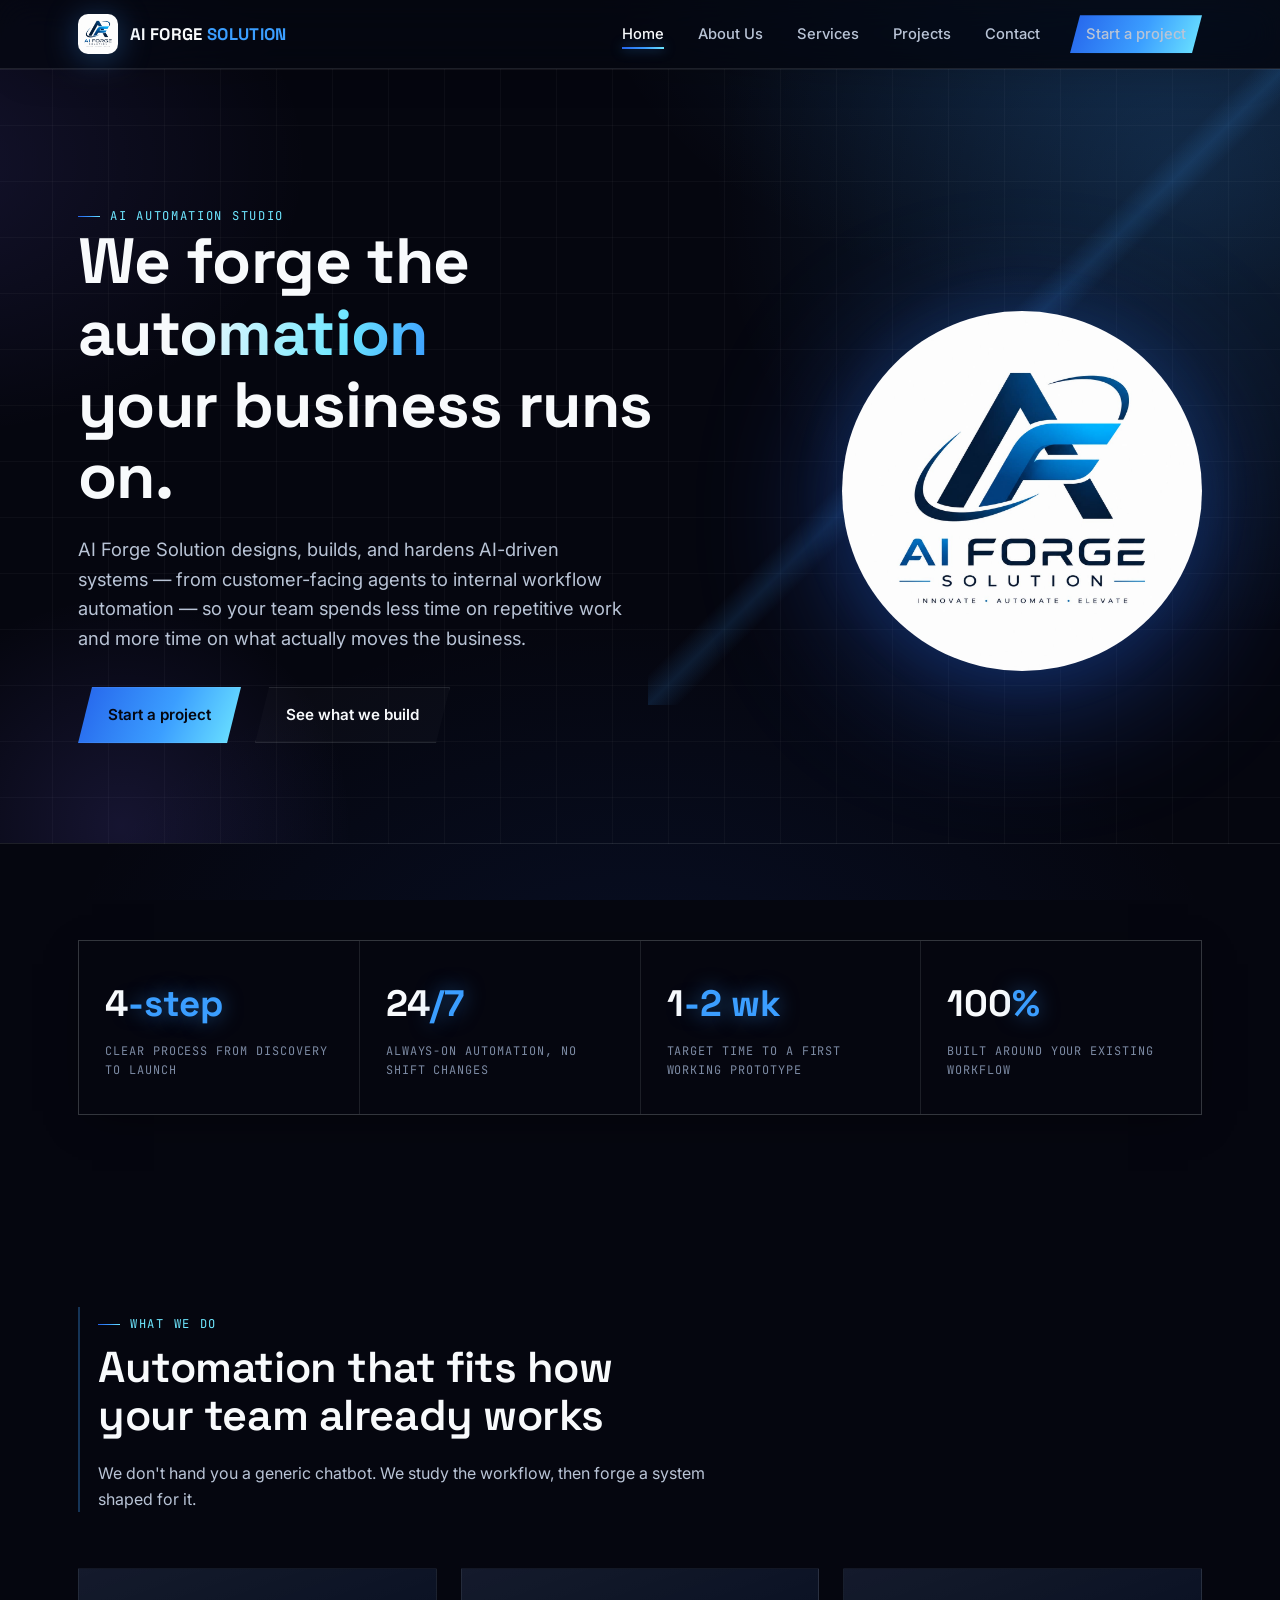
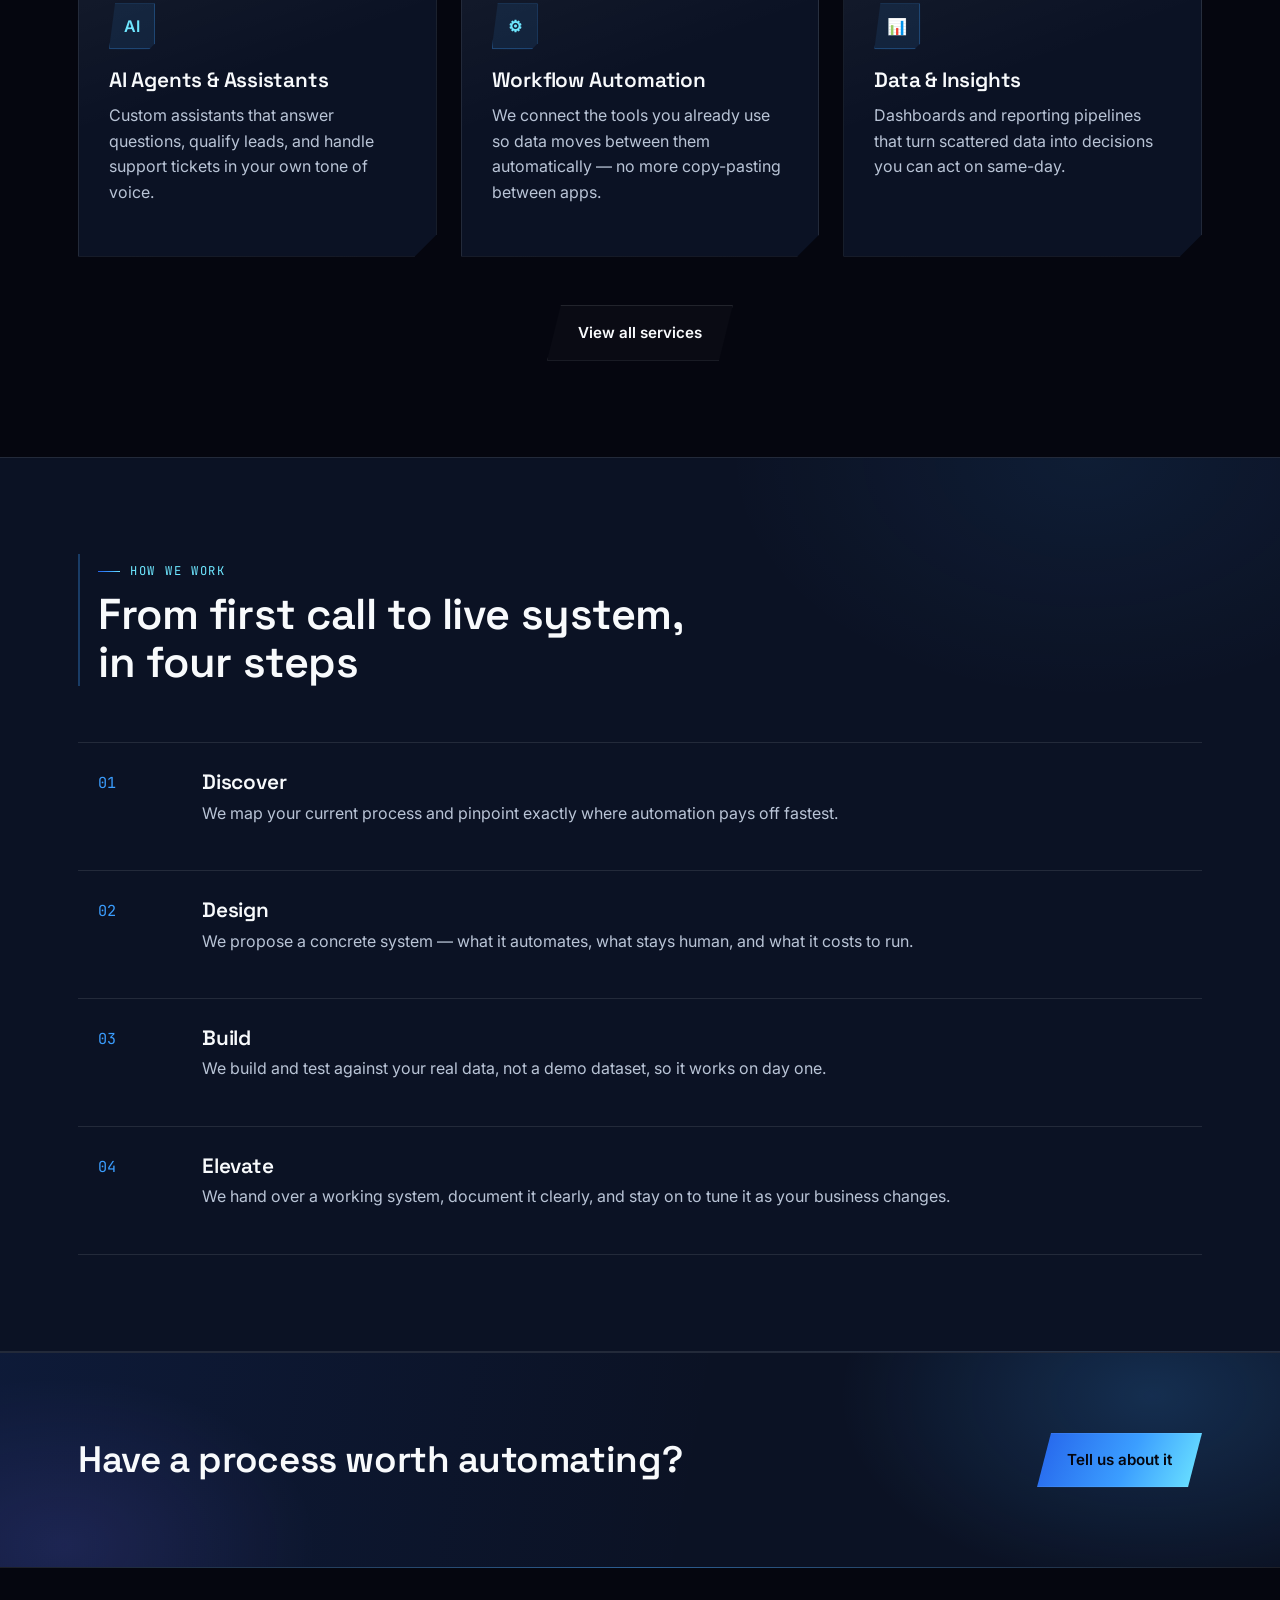
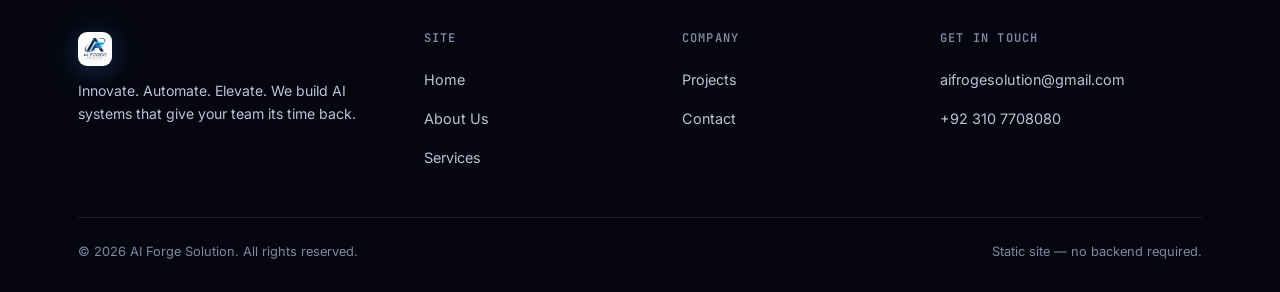
==== index.html @ fad638cb "feat: initial commit for AI Forge Solutions website" ====
﻿<!DOCTYPE html>
<html lang="en">
<head>
<meta charset="UTF-8">
<meta name="viewport" content="width=device-width, initial-scale=1.0">
<title>AI Forge Solution — Innovate. Automate. Elevate.</title>
<meta name="description" content="AI Forge Solution designs and builds AI-driven automation systems that help businesses move faster with less manual work.">
<link rel="icon" href="images/logo.jpeg">
<link rel="preconnect" href="https://fonts.googleapis.com">
<link href="https://fonts.googleapis.com/css2?family=Space+Grotesk:wght@500;600;700&family=Inter:wght@400;500;600&family=JetBrains+Mono:wght@400;500&display=swap" rel="stylesheet">
<link rel="stylesheet" href="css/style.css">
</head>
<body>

<header class="site-header">
  <nav class="nav">
    <a href="index.html" class="brand">
      <img src="images/logo.jpeg" alt="AI Forge Solution logo">
      <span class="brand-name">AI FORGE <span>SOLUTION</span></span>
    </a>
    <button class="nav-toggle" aria-label="Toggle navigation menu" aria-expanded="false">
      <span></span>
    </button>
    <ul class="nav-links">
      <li><a href="index.html" class="active">Home</a></li>
      <li><a href="about.html">About Us</a></li>
      <li><a href="services.html">Services</a></li>
      <li><a href="projects.html">Projects</a></li>
      <li><a href="contact.html">Contact</a></li>
      <li><a href="contact.html" class="nav-cta">Start a project</a></li>
    </ul>
  </nav>
</header>

<main>

  <section class="hero">
    <div class="container hero-grid">
      <div>
        <span class="eyebrow">AI automation studio</span>
        <h1>We forge the <span class="text-grad">automation</span><br>your business runs on.</h1>
        <p class="lede">AI Forge Solution designs, builds, and hardens AI-driven systems — from customer-facing agents to internal workflow automation — so your team spends less time on repetitive work and more time on what actually moves the business.</p>
        <div class="hero-actions">
          <a href="contact.html" class="btn btn-primary">Start a project</a>
          <a href="services.html" class="btn btn-ghost">See what we build</a>
        </div>
      </div>
      <div class="hero-mark">
        <img src="images/logo.jpeg" alt="AI Forge Solution mark">
      </div>
    </div>
  </section>

  <section class="stat-strip-wrap">
    <div class="container">
      <div class="stat-strip">
        <div class="stat">
          <div class="num">4<span>-step</span></div>
          <div class="label">Clear process from discovery to launch</div>
        </div>
        <div class="stat">
          <div class="num">24<span>/7</span></div>
          <div class="label">Always-on automation, no shift changes</div>
        </div>
        <div class="stat">
          <div class="num">1<span>-2 wk</span></div>
          <div class="label">Target time to a first working prototype</div>
        </div>
        <div class="stat">
          <div class="num">100<span>%</span></div>
          <div class="label">Built around your existing workflow</div>
        </div>
      </div>
    </div>
  </section>

  <section>
    <div class="container">
      <div class="section-head">
        <span class="eyebrow">What we do</span>
        <h2>Automation that fits how your team already works</h2>
        <p>We don't hand you a generic chatbot. We study the workflow, then forge a system shaped for it.</p>
      </div>
      <div class="grid-3">
        <div class="card">
          <div class="icon-mark">AI</div>
          <h3>AI Agents &amp; Assistants</h3>
          <p>Custom assistants that answer questions, qualify leads, and handle support tickets in your own tone of voice.</p>
        </div>
        <div class="card">
          <div class="icon-mark">⚙</div>
          <h3>Workflow Automation</h3>
          <p>We connect the tools you already use so data moves between them automatically — no more copy-pasting between apps.</p>
        </div>
        <div class="card">
          <div class="icon-mark">📊</div>
          <h3>Data &amp; Insights</h3>
          <p>Dashboards and reporting pipelines that turn scattered data into decisions you can act on same-day.</p>
        </div>
      </div>
      <div class="center mt-lg">
        <a href="services.html" class="btn btn-ghost">View all services</a>
      </div>
    </div>
  </section>

  <section class="section-alt">
    <div class="container">
      <div class="section-head">
        <span class="eyebrow">How we work</span>
        <h2>From first call to live system, in four steps</h2>
      </div>
      <div class="process">
        <div class="process-step">
          <span class="idx">01</span>
          <div><h3>Discover</h3><p>We map your current process and pinpoint exactly where automation pays off fastest.</p></div>
        </div>
        <div class="process-step">
          <span class="idx">02</span>
          <div><h3>Design</h3><p>We propose a concrete system — what it automates, what stays human, and what it costs to run.</p></div>
        </div>
        <div class="process-step">
          <span class="idx">03</span>
          <div><h3>Build</h3><p>We build and test against your real data, not a demo dataset, so it works on day one.</p></div>
        </div>
        <div class="process-step">
          <span class="idx">04</span>
          <div><h3>Elevate</h3><p>We hand over a working system, document it clearly, and stay on to tune it as your business changes.</p></div>
        </div>
      </div>
    </div>
  </section>

  <section class="cta-band">
    <div class="container">
      <h2>Have a process worth automating?</h2>
      <a href="contact.html" class="btn btn-primary">Tell us about it</a>
    </div>
  </section>

</main>

<footer class="site-footer">
  <div class="container">
    <div class="footer-grid">
      <div class="footer-brand">
        <img src="images/logo.jpeg" alt="AI Forge Solution logo">
        <p>Innovate. Automate. Elevate. We build AI systems that give your team its time back.</p>
      </div>
      <div class="footer-col">
        <h4>Site</h4>
        <a href="index.html">Home</a>
        <a href="about.html">About Us</a>
        <a href="services.html">Services</a>
      </div>
      <div class="footer-col">
        <h4>Company</h4>
        <a href="projects.html">Projects</a>
        <a href="contact.html">Contact</a>
      </div>
      <div class="footer-col">
        <h4>Get in touch</h4>
        <a href="mailto:aifrogesolution@gmail.com">aifrogesolution@gmail.com</a>
        <a href="tel:+923107708080">+92 310 7708080</a>
      </div>
    </div>
    <div class="footer-bottom">
      <span>© 2026 AI Forge Solution. All rights reserved.</span>
      <span>Static site — no backend required.</span>
    </div>
  </div>
</footer>

<script src="js/main.js"></script>
</body>
</html>
---- css/style.css ----
/* ========================================================
   AI FORGE SOLUTION — design tokens
   ======================================================== */
:root{
  --navy-deep:   #05060f;
  --navy:        #0b1224;
  --navy-soft:   #131f3d;
  --blue:        #2563eb;
  --blue-bright: #3b9eff;
  --cyan:        #6ee7ff;
  --violet:      #7c6cff;
  --white:       #f8fafc;
  --mist:        #b9c4d6;
  --slate:       #7c8aa3;
  --line:        rgba(246,248,251,0.10);

  --grad-forge: linear-gradient(115deg, var(--blue) 0%, var(--blue-bright) 55%, var(--cyan) 100%);
  --grad-text:  linear-gradient(100deg, var(--white) 30%, var(--cyan) 75%, var(--blue-bright) 100%);
  --glow-blue:  0 0 0 1px rgba(59,158,255,0.18), 0 20px 60px -20px rgba(37,99,235,0.55);
  --glow-soft:  0 10px 40px -14px rgba(0,0,0,0.6);

  --font-display: "Space Grotesk", "Segoe UI", sans-serif;
  --font-body: "Inter", "Segoe UI", sans-serif;
  --font-mono: "JetBrains Mono", "Courier New", monospace;

  --edge: 14px; /* angular clip amount, echoes the logo's cut geometry */
  --container: 1180px;
}

*,*::before,*::after{ box-sizing:border-box; }
html{ scroll-behavior:smooth; }
body{
  margin:0;
  background:
    radial-gradient(900px 600px at 88% -6%, rgba(59,158,255,0.16), transparent 60%),
    radial-gradient(700px 500px at -6% 18%, rgba(124,108,255,0.12), transparent 55%),
    radial-gradient(1000px 700px at 50% 115%, rgba(37,99,235,0.10), transparent 60%),
    var(--navy-deep);
  background-attachment:fixed;
  color:var(--white);
  font-family:var(--font-body);
  font-size:16px;
  line-height:1.6;
  -webkit-font-smoothing:antialiased;
}
img{ max-width:100%; display:block; }
a{ color:inherit; text-decoration:none; }
ul{ list-style:none; margin:0; padding:0; }
button{ font-family:inherit; }

::selection{ background:rgba(59,158,255,0.32); color:var(--white); }

/* slim custom scrollbar for a more crafted feel */
::-webkit-scrollbar{ width:10px; height:10px; }
::-webkit-scrollbar-track{ background:var(--navy-deep); }
::-webkit-scrollbar-thumb{ background:linear-gradient(180deg, var(--blue), var(--blue-bright)); border-radius:0; border:2px solid var(--navy-deep); }
html{ scrollbar-width:thin; scrollbar-color:var(--blue-bright) var(--navy-deep); }

h1,h2,h3,h4{
  font-family:var(--font-display);
  font-weight:600;
  line-height:1.12;
  margin:0 0 .5em;
  letter-spacing:-0.01em;
}
h1{ font-size:clamp(2.4rem, 5vw, 4.4rem); font-weight:700; }
h2{ font-size:clamp(1.9rem, 3.4vw, 2.7rem); }
h3{ font-size:1.3rem; }
p{ margin:0 0 1em; color:var(--mist); }

.text-grad{
  background:var(--grad-text);
  -webkit-background-clip:text;
  background-clip:text;
  color:transparent;
}

.container{
  max-width:var(--container);
  margin:0 auto;
  padding:0 28px;
}

.eyebrow{
  display:inline-flex;
  align-items:center;
  gap:10px;
  font-family:var(--font-mono);
  font-size:.76rem;
  letter-spacing:.14em;
  text-transform:uppercase;
  color:var(--cyan);
}
.eyebrow::before{
  content:"";
  width:22px; height:1px;
  background:var(--grad-forge);
}

/* focus visibility */
a:focus-visible,button:focus-visible,input:focus-visible,textarea:focus-visible{
  outline:2px solid var(--cyan);
  outline-offset:3px;
}
@media (prefers-reduced-motion: reduce){
  *{ animation-duration:0.001ms !important; animation-iteration-count:1 !important; transition-duration:0.001ms !important; scroll-behavior:auto !important; }
}

/* ========================================================
   HEADER / NAV
   ======================================================== */
.site-header{
  position:sticky; top:0; z-index:100;
  background:rgba(5,7,16,0.72);
  backdrop-filter:blur(16px) saturate(140%);
  -webkit-backdrop-filter:blur(16px) saturate(140%);
  border-bottom:1px solid var(--line);
  box-shadow:0 1px 0 rgba(255,255,255,0.04), 0 20px 40px -30px rgba(0,0,0,0.8);
}
.nav{
  display:flex; align-items:center; justify-content:space-between;
  padding:14px 28px;
  max-width:var(--container);
  margin:0 auto;
}
.brand{ display:flex; align-items:center; gap:12px; }
.brand img{ height:40px; width:auto; border-radius:10px; filter:drop-shadow(0 4px 16px rgba(59,158,255,0.35)); }
.brand-name{ font-family:var(--font-display); font-weight:700; font-size:1.05rem; letter-spacing:.02em; }
.brand-name span{ color:var(--blue-bright); }

.nav-links{ display:flex; align-items:center; gap:2px; }
.nav-links a{
  position:relative;
  padding:10px 16px;
  font-size:.92rem;
  font-weight:500;
  color:var(--mist);
  transition:color .2s ease;
}
.nav-links a::before{
  content:"";
  position:absolute; left:16px; right:16px; bottom:4px; height:1px;
  background:var(--blue-bright);
  transform:scaleX(0);
  transform-origin:left;
  transition:transform .25s ease;
}
.nav-links a:hover{ color:var(--white); }
.nav-links a:hover::before{ transform:scaleX(1); }
.nav-links a.active{ color:var(--white); }
.nav-links a.active::after{
  content:"";
  position:absolute; left:16px; right:16px; bottom:4px; height:2px;
  background:var(--grad-forge);
  box-shadow:0 0 12px rgba(59,158,255,0.7);
}
.nav-links a.active:hover::before{ transform:scaleX(0); }

.nav-cta{
  margin-left:12px;
  padding:10px 22px;
  font-size:.88rem;
  font-weight:700;
  color:var(--navy-deep);
  background:var(--grad-forge);
  clip-path:polygon(10px 0,100% 0,calc(100% - 10px) 100%,0 100%);
  box-shadow:0 8px 24px -8px rgba(59,158,255,0.6);
  transition:filter .2s ease, transform .2s ease, box-shadow .2s ease;
}
.nav-cta:hover{ filter:brightness(1.12); transform:translateY(-2px); box-shadow:0 12px 30px -8px rgba(59,158,255,0.8); }

.nav-toggle{
  display:none;
  background:none; border:none; cursor:pointer;
  width:34px; height:34px;
  align-items:center; justify-content:center;
}
.nav-toggle span, .nav-toggle span::before, .nav-toggle span::after{
  content:""; display:block;
  width:22px; height:2px; background:var(--white);
  position:relative; transition:transform .2s ease, opacity .2s ease;
}
.nav-toggle span::before{ position:absolute; top:-7px; }
.nav-toggle span::after{ position:absolute; top:7px; }

@media (max-width:880px){
  .nav-toggle{ display:flex; }
  .nav-links{
    position:absolute; top:100%; left:0; right:0;
    flex-direction:column; align-items:stretch;
    background:var(--navy);
    border-bottom:1px solid var(--line);
    padding:10px 20px 20px;
    display:none;
  }
  .nav-links.open{ display:flex; }
  .nav-links a{ padding:14px 6px; border-bottom:1px solid var(--line); }
  .nav-cta{ margin:12px 6px 0; text-align:center; }
}

/* ========================================================
   BUTTONS
   ======================================================== */
.btn{
  display:inline-flex; align-items:center; gap:10px;
  padding:15px 30px;
  font-family:var(--font-body);
  font-weight:600; font-size:.95rem;
  cursor:pointer; border:none;
  transition:transform .22s cubic-bezier(.2,.7,.3,1), filter .2s ease, background .2s ease, color .2s ease, box-shadow .22s ease, border-color .2s ease;
}
.btn-primary{
  color:var(--navy-deep);
  background:var(--grad-forge);
  clip-path:polygon(14px 0,100% 0,calc(100% - 14px) 100%,0 100%);
  box-shadow:0 14px 34px -12px rgba(59,158,255,0.65), 0 0 0 1px rgba(255,255,255,0.06) inset;
}
.btn-primary:hover{ transform:translateY(-3px); filter:brightness(1.08); box-shadow:0 20px 44px -12px rgba(59,158,255,0.8); }
.btn-ghost{
  color:var(--white);
  background:rgba(255,255,255,0.02);
  border:1px solid var(--line);
  clip-path:polygon(14px 0,100% 0,calc(100% - 14px) 100%,0 100%);
}
.btn-ghost:hover{ border-color:var(--blue-bright); color:var(--cyan); transform:translateY(-3px); background:rgba(59,158,255,0.06); }

/* ========================================================
   HERO (shared pattern, angular forge motif)
   ======================================================== */
.hero{
  position:relative;
  padding:130px 0 100px;
  overflow:hidden;
  border-bottom:1px solid var(--line);
  background-image:
    linear-gradient(rgba(255,255,255,0.03) 1px, transparent 1px),
    linear-gradient(90deg, rgba(255,255,255,0.03) 1px, transparent 1px);
  background-size:56px 56px;
  background-position:center top;
}
.hero::before{
  /* angular structural echo of the logo's A/F cut */
  content:"";
  position:absolute; top:-16%; right:-10%;
  width:760px; height:760px;
  background:
    linear-gradient(135deg, transparent 48%, rgba(59,158,255,0.14) 50%, transparent 52%),
    radial-gradient(circle at 70% 30%, rgba(59,158,255,0.18), transparent 62%);
  pointer-events:none;
}
.hero::after{
  content:"";
  position:absolute; bottom:-30%; left:-10%;
  width:500px; height:500px;
  background:radial-gradient(circle, rgba(124,108,255,0.14), transparent 65%);
  pointer-events:none;
}
.hero-grid{
  display:grid; grid-template-columns:1.15fr .85fr; gap:60px; align-items:center;
  position:relative; z-index:1;
}
.hero h1{ margin-bottom:.35em; }
.hero .lede{ font-size:1.15rem; max-width:46ch; }
.hero-actions{ display:flex; gap:14px; margin-top:34px; flex-wrap:wrap; }

.hero-mark{
  position:relative;
  justify-self:end;
  width:100%; max-width:360px;
  margin-top: 40px;
  aspect-ratio: 1 / 1;
}
.hero-mark::before{
  content:"";
  position:absolute; inset:-15%;
  background:radial-gradient(circle, rgba(59,158,255,0.22), transparent 68%);
  filter:blur(6px);
  z-index:-1;
}
.hero-mark img{
  width:100%;
  height:100%;
  object-fit: cover;
  border-radius:50%;
  filter:drop-shadow(0 25px 70px rgba(37,99,235,0.45));
  animation:float 6s ease-in-out infinite;
}
@keyframes float{
  0%,100%{ transform:translateY(0); }
  50%{ transform:translateY(-14px); }
}
@media (prefers-reduced-motion: reduce){
  .hero-mark img{ animation:none; }
}

.page-hero{
  padding:80px 0 60px;
}
.page-hero .lede{ max-width:60ch; }

@media (max-width:900px){
  .hero-grid{ grid-template-columns:1fr; }
  .hero-mark{ justify-self:start; max-width:220px; order:-1; }
}

/* ========================================================
   SECTIONS
   ======================================================== */
section{ padding:96px 0; }
.section-alt{
  position:relative;
  background:
    radial-gradient(600px 400px at 85% 0%, rgba(59,158,255,0.08), transparent 60%),
    var(--navy);
  border-top:1px solid var(--line); border-bottom:1px solid var(--line);
}
.section-head{ max-width:640px; margin-bottom:56px; padding-left:18px; border-left:2px solid rgba(59,158,255,0.3); }
.section-head h2{ margin-top:.2em; }
.section-head p{ margin-top:14px; }

/* forge-cut card: angular corners echoing the A/F letterforms */
.card{
  position:relative;
  background:linear-gradient(160deg, rgba(255,255,255,0.035), rgba(255,255,255,0) 40%), var(--navy);
  border:1px solid var(--line);
  padding:34px 30px;
  clip-path:polygon(0 0, 100% 0, 100% calc(100% - 22px), calc(100% - 22px) 100%, 0 100%);
  box-shadow:var(--glow-soft);
  overflow:hidden;
  transition:border-color .25s ease, transform .28s cubic-bezier(.2,.7,.3,1), box-shadow .28s ease;
}
.card::before{
  content:"";
  position:absolute; top:0; left:0; right:0; height:2px;
  background:var(--grad-forge);
  transform:scaleX(0);
  transform-origin:left;
  transition:transform .35s cubic-bezier(.2,.7,.3,1);
}
.card:hover::before{ transform:scaleX(1); }
.card:hover{
  border-color:rgba(59,158,255,0.45);
  transform:translateY(-6px);
  box-shadow:var(--glow-blue);
}

.grid-3{ display:grid; grid-template-columns:repeat(3,1fr); gap:24px; }
.grid-4{ display:grid; grid-template-columns:repeat(4,1fr); gap:22px; }
.grid-2{ display:grid; grid-template-columns:1fr 1fr; gap:24px; }
@media (max-width:900px){
  .grid-3,.grid-4{ grid-template-columns:repeat(2,1fr); }
}
@media (max-width:600px){
  .grid-3,.grid-4,.grid-2{ grid-template-columns:1fr; }
}

.icon-mark{
  width:46px; height:46px;
  display:flex; align-items:center; justify-content:center;
  background:rgba(59,158,255,0.1);
  border:1px solid rgba(59,158,255,0.28);
  margin-bottom:20px;
  clip-path:polygon(6px 0,100% 0,100% calc(100% - 6px),calc(100% - 6px) 100%,0 100%);
  color:var(--cyan);
  font-weight:600;
  box-shadow:0 0 24px -8px rgba(59,158,255,0.5);
}

/* stat strip */
.stat-strip{
  display:grid; grid-template-columns:repeat(4,1fr);
  gap:1px;
  background:var(--line);
  border:1px solid var(--line);
  box-shadow:var(--glow-soft);
}
.stat{
  position:relative;
  background:var(--navy-deep);
  padding:34px 26px;
  text-align:left;
  overflow:hidden;
  transition:background .25s ease;
}
.stat::before{
  content:"";
  position:absolute; top:0; left:0; right:0; height:2px;
  background:var(--grad-forge);
  transform:scaleX(0); transform-origin:left;
  transition:transform .3s ease;
}
.stat:hover::before{ transform:scaleX(1); }
.stat:hover{ background:#080f20; }
.stat .num{ font-family:var(--font-display); font-size:2.3rem; font-weight:700; color:var(--white); }
.stat .num span{ color:var(--blue-bright); text-shadow:0 0 20px rgba(59,158,255,0.5); }
.stat .label{ font-family:var(--font-mono); font-size:.74rem; letter-spacing:.08em; text-transform:uppercase; color:var(--slate); margin-top:8px; }
@media (max-width:760px){ .stat-strip{ grid-template-columns:repeat(2,1fr); } }

/* process / timeline (order carries real info here) */
.process{ display:flex; flex-direction:column; }
.process-step{
  position:relative;
  display:grid; grid-template-columns:80px 1fr;
  gap:24px;
  padding:28px 0 28px 20px;
  border-top:1px solid var(--line);
  transition:padding-left .25s ease, background .25s ease;
}
.process-step::before{
  content:"";
  position:absolute; left:0; top:0; bottom:0; width:2px;
  background:var(--grad-forge);
  transform:scaleY(0);
  transform-origin:top;
  transition:transform .3s ease;
}
.process-step:hover{ padding-left:28px; background:rgba(59,158,255,0.03); }
.process-step:hover::before{ transform:scaleY(1); }
.process-step:last-child{ border-bottom:1px solid var(--line); }
.process-step .idx{ font-family:var(--font-mono); color:var(--blue-bright); font-size:.95rem; }
.process-step h3{ margin-bottom:6px; }

/* CTA band */
.cta-band{
  position:relative;
  padding:80px 0;
  background:var(--navy);
  border-top:1px solid var(--line);
  overflow:hidden;
}
.cta-band::before{
  content:"";
  position:absolute; inset:0;
  background:
    radial-gradient(520px 320px at 90% 20%, rgba(59,158,255,0.2), transparent 60%),
    radial-gradient(420px 280px at 5% 90%, rgba(124,108,255,0.14), transparent 60%),
    linear-gradient(100deg, rgba(37,99,235,0.1), transparent 55%);
}
.cta-band h2{ font-size:clamp(1.7rem, 3vw, 2.3rem); }
.cta-band .container{
  position:relative; z-index:1;
  display:flex; align-items:center; justify-content:space-between; gap:24px; flex-wrap:wrap;
}
.cta-band h2{ margin:0; }

/* team */
.team-card{ text-align:left; }
.team-photo{
  width:100%; aspect-ratio:1/1;
  background:
    radial-gradient(120px 120px at 30% 20%, rgba(59,158,255,0.25), transparent 70%),
    linear-gradient(150deg, var(--navy-soft), var(--navy));
  border:1px solid var(--line);
  margin-bottom:20px;
  display:flex; align-items:center; justify-content:center;
  clip-path:polygon(0 0, 100% 0, 100% calc(100% - 26px), calc(100% - 26px) 100%, 0 100%);
  font-family:var(--font-display); font-size:2.5rem; font-weight:700; color:var(--blue-bright);
  text-shadow:0 0 30px rgba(59,158,255,0.5);
}
.team-card h3{ margin-bottom:2px; }
.team-role{ font-family:var(--font-mono); font-size:.78rem; letter-spacing:.06em; text-transform:uppercase; color:var(--cyan); margin-bottom:12px; display:block; }

/* projects */
.project-card{ display:flex; flex-direction:column; height:100%; min-height:320px; }
.project-block{ margin-bottom:18px; }
.project-block .eyebrow{ margin-bottom:6px; }
.project-block p{ margin:0; }
.project-features{ list-style:none; margin:6px 0 0; padding:0; }
.project-features li{ color:var(--mist); padding:8px 0 8px 22px; position:relative; border-top:1px solid var(--line); font-size:.92rem; }
.project-features li:first-child{ border-top:none; }
.project-features li::before{ content:"→"; position:absolute; left:0; color:var(--blue-bright); }
.project-note{ font-size:.82rem; color:var(--slate); border-left:2px solid rgba(59,158,255,0.3); padding-left:14px; margin:0 0 20px; }
.project-tag-row{ display:flex; gap:8px; flex-wrap:wrap; margin-top:auto; padding-top:20px; }
.tag{
  font-family:var(--font-mono); font-size:.7rem; letter-spacing:.05em; text-transform:uppercase;
  color:var(--slate); border:1px solid var(--line); padding:5px 10px;
  transition:border-color .2s ease, color .2s ease;
}
.card:hover .tag{ border-color:rgba(59,158,255,0.3); color:var(--mist); }

/* in-card screenshot (regular cards) */
.project-card-shot{ margin: 4px 0 22px; }
.project-shot-sm{
  border: 1px solid rgba(59,158,255,0.2);
  overflow: hidden;
  background: #0d0d0d;
  clip-path: polygon(0 0, 100% 0, 100% calc(100% - 10px), calc(100% - 10px) 100%, 0 100%);
  box-shadow: 0 8px 30px -8px rgba(37,99,235,0.3), 0 0 60px -20px rgba(110,231,255,0.12);
  transition: box-shadow 0.3s ease, transform 0.3s ease;
}
.project-shot-sm .project-shot-bar{ padding: 8px 12px; }
.project-shot-sm .project-shot-bar span{ width: 8px; height: 8px; }
.project-shot-sm img{
  width:100%;
  height: 220px;
  object-fit: cover;
  object-position: top;
  display:block;
  opacity:0.92;
  transition: opacity 0.3s ease, transform 0.4s ease;
}
.card:hover .project-shot-sm{
  box-shadow: 0 12px 40px -8px rgba(37,99,235,0.5), 0 0 80px -15px rgba(110,231,255,0.2);
  transform: translateY(-2px);
}
.card:hover .project-shot-sm img{ opacity: 1; transform: scale(1.02); }

/* ── featured project card ───────────────────────────────── */
#projects-featured{ margin-bottom:40px; }

.project-featured{
  border:1px solid rgba(59,158,255,0.22) !important;
  background: linear-gradient(135deg, rgba(11,18,36,0.95) 0%, rgba(19,31,61,0.85) 100%) !important;
  box-shadow: 0 0 0 1px rgba(59,158,255,0.10), 0 30px 80px -20px rgba(37,99,235,0.35), inset 0 1px 0 rgba(255,255,255,0.04) !important;
  padding: 0 !important;
  overflow: hidden;
  position: relative;
}
.project-featured::before{
  content:"";
  position:absolute; inset:0;
  background: radial-gradient(600px 400px at 70% 50%, rgba(59,158,255,0.06), transparent 70%);
  pointer-events:none;
}

.project-featured-inner{
  display: grid;
  grid-template-columns: 1fr 1fr;
  gap: 0;
  align-items: center;
  min-height: 520px;
}

.project-featured-content{
  padding: 48px 48px 48px 48px;
  display: flex;
  flex-direction: column;
}

.project-badge{
  display: inline-flex;
  align-items: center;
  gap: 8px;
  font-family: var(--font-mono);
  font-size: .68rem;
  letter-spacing: .1em;
  text-transform: uppercase;
  color: var(--cyan);
  border: 1px solid rgba(110,231,255,0.3);
  background: rgba(110,231,255,0.06);
  padding: 5px 14px;
  margin-bottom: 20px;
  width: fit-content;
}
.project-badge::before{
  content:"";
  width:6px; height:6px;
  border-radius:50%;
  background:var(--cyan);
  box-shadow: 0 0 8px var(--cyan);
  animation: pulse-dot 2s ease-in-out infinite;
}
@keyframes pulse-dot{
  0%,100%{ opacity:1; transform:scale(1); }
  50%{ opacity:.5; transform:scale(0.75); }
}

.project-featured h3{
  font-size: clamp(1.3rem, 2.5vw, 1.8rem);
  margin: 0 0 24px;
  line-height: 1.25;
  background: var(--grad-text);
  -webkit-background-clip: text;
  -webkit-text-fill-color: transparent;
  background-clip: text;
}

/* screenshot side */
.project-featured-shot{
  padding: 32px 40px 32px 0;
  display: flex;
  align-items: center;
  justify-content: center;
  position: relative;
}

.project-shot-frame{
  width: 100%;
  border-radius: 0;
  border: 1px solid rgba(59,158,255,0.25);
  overflow: hidden;
  background: #0d0d0d;
  box-shadow:
    0 0 0 1px rgba(59,158,255,0.12),
    0 20px 60px -10px rgba(37,99,235,0.45),
    0 0 120px -30px rgba(110,231,255,0.2);
  position: relative;
  clip-path: polygon(0 0, 100% 0, 100% calc(100% - 12px), calc(100% - 12px) 100%, 0 100%);
  transition: box-shadow 0.4s ease, transform 0.4s ease;
}
.project-featured:hover .project-shot-frame{
  box-shadow:
    0 0 0 1px rgba(59,158,255,0.3),
    0 30px 80px -10px rgba(37,99,235,0.6),
    0 0 160px -20px rgba(110,231,255,0.3);
  transform: translateY(-4px) scale(1.01);
}

/* fake browser chrome bar */
.project-shot-bar{
  display: flex;
  gap: 6px;
  align-items: center;
  padding: 10px 14px;
  background: rgba(255,255,255,0.04);
  border-bottom: 1px solid rgba(255,255,255,0.06);
}
.project-shot-bar span{
  width: 10px; height: 10px;
  border-radius: 50%;
}
.project-shot-bar span:nth-child(1){ background: #ff5f57; }
.project-shot-bar span:nth-child(2){ background: #ffbd2e; }
.project-shot-bar span:nth-child(3){ background: #28c840; }

.project-shot-frame img{
  width: 100%;
  display: block;
  opacity: 0.92;
  transition: opacity 0.3s ease;
}
.project-featured:hover .project-shot-frame img{ opacity: 1; }

/* responsive */
@media (max-width: 900px){
  .project-featured-inner{ grid-template-columns: 1fr; min-height:auto; }
  .project-featured-content{ padding: 36px 28px 24px; }
  .project-featured-shot{ padding: 0 28px 36px; }
}

/* pricing-ish / service detail */
.service-detail{
  display:grid; grid-template-columns:.9fr 1.1fr; gap:60px; align-items:start;
  padding:60px 0;
  border-top:1px solid var(--line);
}
.service-detail:last-child{ padding-bottom:0; }
.service-detail ul{ margin-top:18px; }
.service-detail li{
  color:var(--mist); padding:10px 0 10px 24px; position:relative;
  border-top:1px solid var(--line);
}
.service-detail li:first-child{ border-top:none; }
.service-detail li::before{ content:"→"; position:absolute; left:0; color:var(--blue-bright); }
@media (max-width:820px){ .service-detail{ grid-template-columns:1fr; gap:24px; } }

/* forms */
.form-grid{ display:grid; grid-template-columns:1fr 1fr; gap:20px; }
.field{ display:flex; flex-direction:column; gap:8px; }
.field.full{ grid-column:1/-1; }
.field label{ font-family:var(--font-mono); font-size:.74rem; letter-spacing:.08em; text-transform:uppercase; color:var(--slate); }
.field input, .field select, .field textarea{
  background:rgba(255,255,255,0.02);
  border:1px solid var(--line);
  color:var(--white);
  padding:14px 15px;
  font-family:var(--font-body); font-size:.95rem;
  transition:border-color .2s ease, box-shadow .2s ease, background .2s ease;
}
.field textarea{ resize:vertical; min-height:130px; }
.field input:focus, .field select:focus, .field textarea:focus{
  border-color:var(--blue-bright);
  outline:none;
  background:rgba(59,158,255,0.04);
  box-shadow:0 0 0 3px rgba(59,158,255,0.15);
}
.form-note{ font-size:.82rem; color:var(--slate); margin-top:10px; }
@media (max-width:640px){ .form-grid{ grid-template-columns:1fr; } }

.contact-info-card{ display:flex; flex-direction:column; gap:26px; }
.contact-line{ display:flex; gap:16px; align-items:flex-start; }
.contact-line h4{ margin:0 0 4px; font-family:var(--font-body); font-size:.95rem; color:var(--white); }
.contact-line p{ margin:0; font-size:.9rem; }
.contact-line a{ transition:color .2s ease; }
.contact-line a:hover{ color:var(--cyan); }

/* footer */
.site-footer{
  position:relative;
  border-top:1px solid var(--line);
  padding:64px 0 30px;
  background:var(--navy-deep);
}
.site-footer::before{
  content:"";
  position:absolute; top:-1px; left:0; right:0; height:1px;
  background:linear-gradient(90deg, transparent, rgba(59,158,255,0.5), transparent);
}
.footer-grid{ display:grid; grid-template-columns:1.4fr 1fr 1fr 1.2fr; gap:40px; margin-bottom:40px; }
.footer-brand img{ height:34px; margin-bottom:14px; border-radius:9px; filter:drop-shadow(0 4px 14px rgba(59,158,255,0.3)); }
.footer-brand p{ font-size:.88rem; max-width:32ch; }
.footer-col{
  display:flex;
  flex-direction:column;
  flex-wrap:nowrap;
  gap:0;
}
.footer-col h4{
  font-family:var(--font-mono);
  font-size:.75rem;
  letter-spacing:.1em;
  text-transform:uppercase;
  color:var(--slate);
  margin-bottom:14px;
}
.footer-col a{
  position:relative;
  display:block;
  width:fit-content;
  font-size:.9rem;
  color:var(--mist);
  padding:8px 0;
  transition:color .2s ease;
}
.footer-col a::after{
  content:"";
  position:absolute; left:0; right:0; bottom:2px; height:1px;
  background:var(--cyan);
  transform:scaleX(0); transform-origin:left;
  transition:transform .25s ease;
}
.footer-col a:hover{ color:var(--cyan); }
.footer-col a:hover::after{ transform:scaleX(1); }
.footer-bottom{
  display:flex; justify-content:space-between; align-items:center; flex-wrap:wrap; gap:10px;
  border-top:1px solid var(--line); padding-top:24px;
  font-size:.8rem; color:var(--slate);
}
@media (max-width:860px){ .footer-grid{ grid-template-columns:1fr 1fr; } }
@media (max-width:520px){ .footer-grid{ grid-template-columns:1fr; } }

/* misc utility */
.center{ text-align:center; margin-left:auto; margin-right:auto; }
.mt-lg{ margin-top:48px; }

/* scroll reveal, applied via IntersectionObserver in main.js */
.reveal-item{
  opacity:0;
  transform:translateY(22px);
  transition:opacity .7s cubic-bezier(.2,.7,.3,1), transform .7s cubic-bezier(.2,.7,.3,1);
}
.reveal-item.in-view{ opacity:1; transform:translateY(0); }
@media (prefers-reduced-motion: reduce){
  .reveal-item{ opacity:1; transform:none; transition:none; }
}
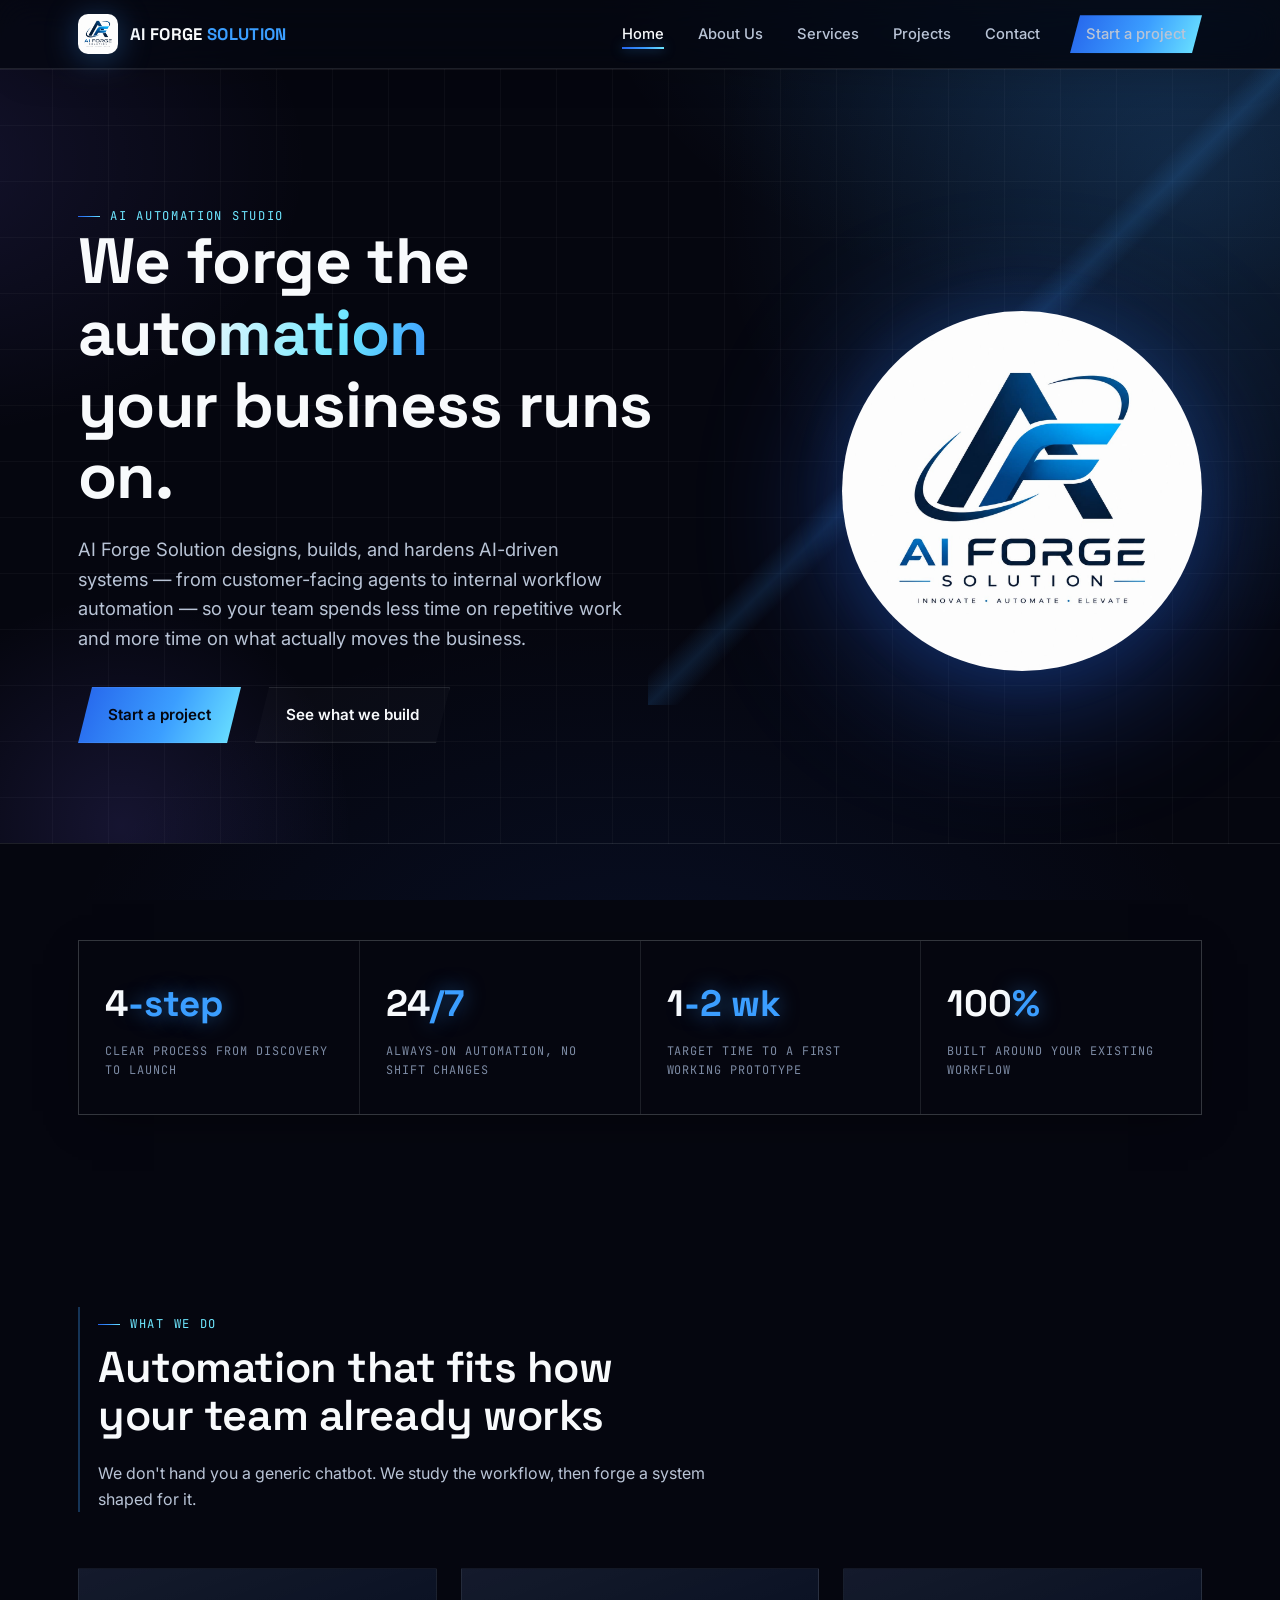
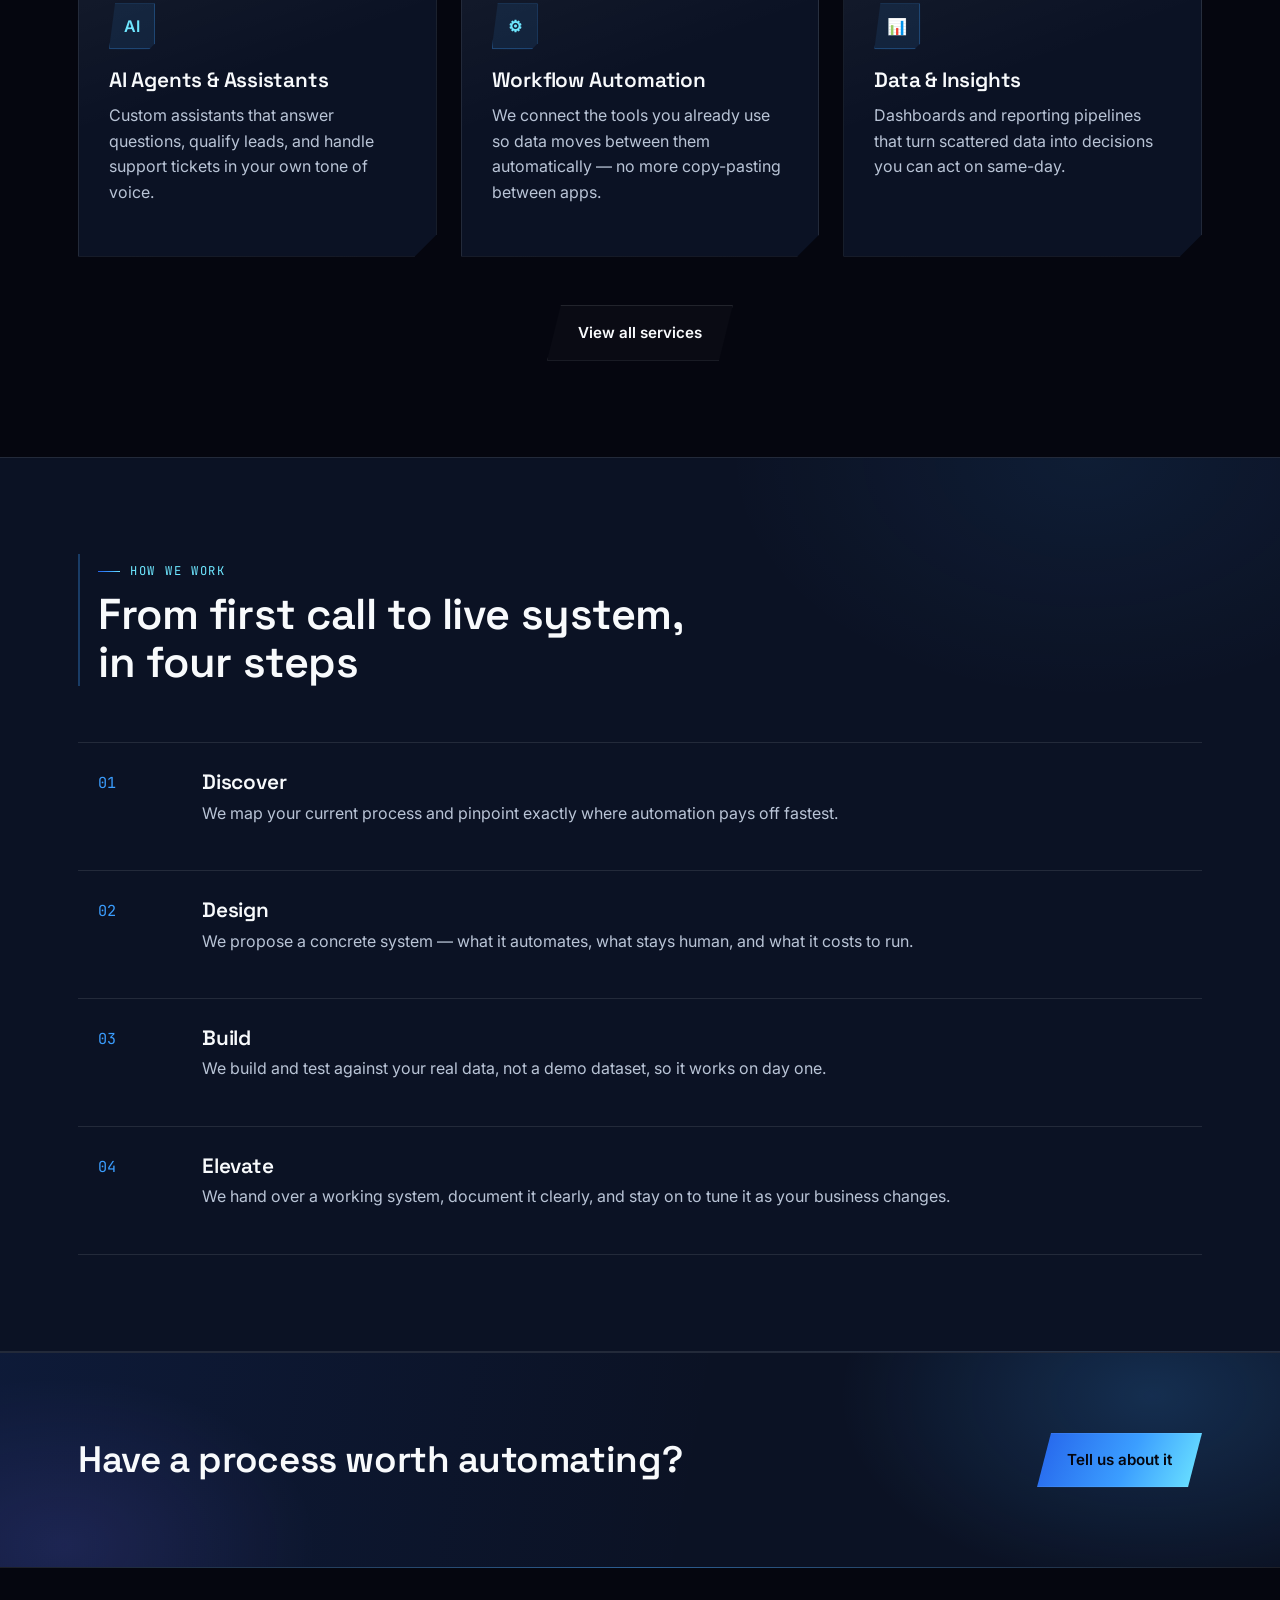
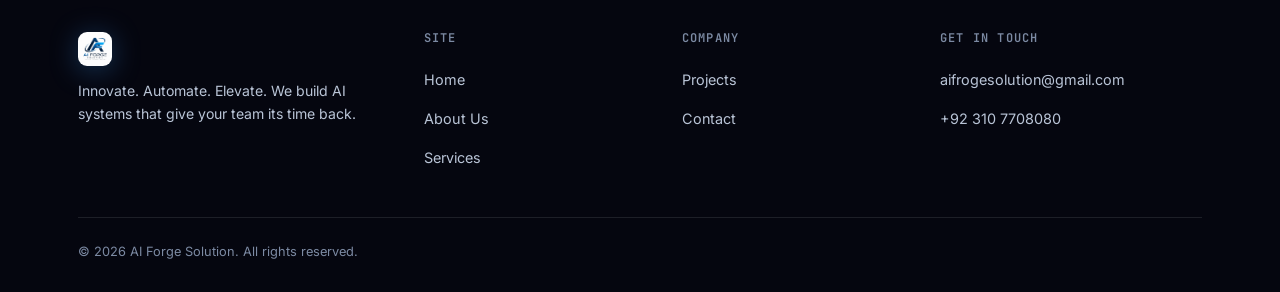
==== commit 08f017fe: "fix: remove static site footer text and enhance mobile responsiveness" ====
--- a/index.html
+++ b/index.html
@@ -1,4 +1,4 @@
-﻿<!DOCTYPE html>
+<!DOCTYPE html>
 <html lang="en">
 <head>
 <meta charset="UTF-8">
@@ -166,7 +166,6 @@
     </div>
     <div class="footer-bottom">
       <span>© 2026 AI Forge Solution. All rights reserved.</span>
-      <span>Static site — no backend required.</span>
     </div>
   </div>
 </footer>
--- a/css/style.css
+++ b/css/style.css
@@ -28,9 +28,11 @@
 }
 
 *,*::before,*::after{ box-sizing:border-box; }
-html{ scroll-behavior:smooth; }
+html{ scroll-behavior:smooth; overflow-x:hidden; }
 body{
   margin:0;
+  width:100%;
+  overflow-x:hidden;
   background:
     radial-gradient(900px 600px at 88% -6%, rgba(59,158,255,0.16), transparent 60%),
     radial-gradient(700px 500px at -6% 18%, rgba(124,108,255,0.12), transparent 55%),
@@ -172,30 +174,55 @@
 .nav-toggle{
   display:none;
   background:none; border:none; cursor:pointer;
-  width:34px; height:34px;
+  width:38px; height:38px;
   align-items:center; justify-content:center;
+  padding:0;
 }
 .nav-toggle span, .nav-toggle span::before, .nav-toggle span::after{
   content:""; display:block;
   width:22px; height:2px; background:var(--white);
-  position:relative; transition:transform .2s ease, opacity .2s ease;
+  position:relative; transition:transform .25s ease, opacity .25s ease, background .25s ease;
 }
 .nav-toggle span::before{ position:absolute; top:-7px; }
 .nav-toggle span::after{ position:absolute; top:7px; }
+
+.nav-toggle[aria-expanded="true"] span{ background:transparent; }
+.nav-toggle[aria-expanded="true"] span::before{ transform:translateY(7px) rotate(45deg); background:var(--cyan); }
+.nav-toggle[aria-expanded="true"] span::after{ transform:translateY(-7px) rotate(-45deg); background:var(--cyan); }
 
 @media (max-width:880px){
   .nav-toggle{ display:flex; }
   .nav-links{
     position:absolute; top:100%; left:0; right:0;
     flex-direction:column; align-items:stretch;
-    background:var(--navy);
+    background:rgba(11,18,36,0.98);
+    backdrop-filter:blur(24px);
+    -webkit-backdrop-filter:blur(24px);
     border-bottom:1px solid var(--line);
-    padding:10px 20px 20px;
+    box-shadow:0 24px 50px -10px rgba(0,0,0,0.9);
+    padding:14px 24px 26px;
     display:none;
   }
-  .nav-links.open{ display:flex; }
-  .nav-links a{ padding:14px 6px; border-bottom:1px solid var(--line); }
-  .nav-cta{ margin:12px 6px 0; text-align:center; }
+  .nav-links.open{
+    display:flex;
+    animation: navSlideDown 0.24s cubic-bezier(.2,.7,.3,1);
+  }
+  .nav-links a{
+    padding:14px 8px;
+    border-bottom:1px solid var(--line);
+    font-size:1.02rem;
+  }
+  .nav-cta{
+    margin:16px 0 0;
+    text-align:center;
+    padding:14px 20px;
+    font-size:.95rem;
+    display:block;
+  }
+}
+@keyframes navSlideDown{
+  from{ opacity:0; transform:translateY(-8px); }
+  to{ opacity:1; transform:translateY(0); }
 }
 
 /* ========================================================
@@ -736,8 +763,29 @@
   border-top:1px solid var(--line); padding-top:24px;
   font-size:.8rem; color:var(--slate);
 }
-@media (max-width:860px){ .footer-grid{ grid-template-columns:1fr 1fr; } }
-@media (max-width:520px){ .footer-grid{ grid-template-columns:1fr; } }
+@media (max-width:860px){
+  .footer-grid{ grid-template-columns:1fr 1fr; }
+}
+@media (max-width:600px){
+  .container{ padding:0 18px; }
+  section{ padding:64px 0; }
+  .page-hero{ padding:60px 0 40px; }
+  .hero{ padding:90px 0 50px; }
+  .hero-actions{ flex-direction:column; width:100%; gap:12px; }
+  .hero-actions .btn{ width:100%; justify-content:center; text-align:center; }
+  .card{ padding:26px 20px; }
+  .project-shot-sm img{ height:180px; }
+  .cta-band{ padding:60px 0; }
+  .cta-band .container{ flex-direction:column; align-items:flex-start; gap:20px; }
+  .cta-band .btn{ width:100%; justify-content:center; }
+  .process-step{ grid-template-columns:50px 1fr; gap:16px; padding:22px 0 22px 14px; }
+  .field input, .field select, .field textarea{ font-size:16px; /* prevents mobile iOS zoom */ }
+}
+@media (max-width:520px){
+  .footer-grid{ grid-template-columns:1fr; gap:28px; }
+  .footer-bottom{ flex-direction:column; align-items:flex-start; gap:8px; }
+  .stat-strip{ grid-template-columns:1fr; }
+}
 
 /* misc utility */
 .center{ text-align:center; margin-left:auto; margin-right:auto; }
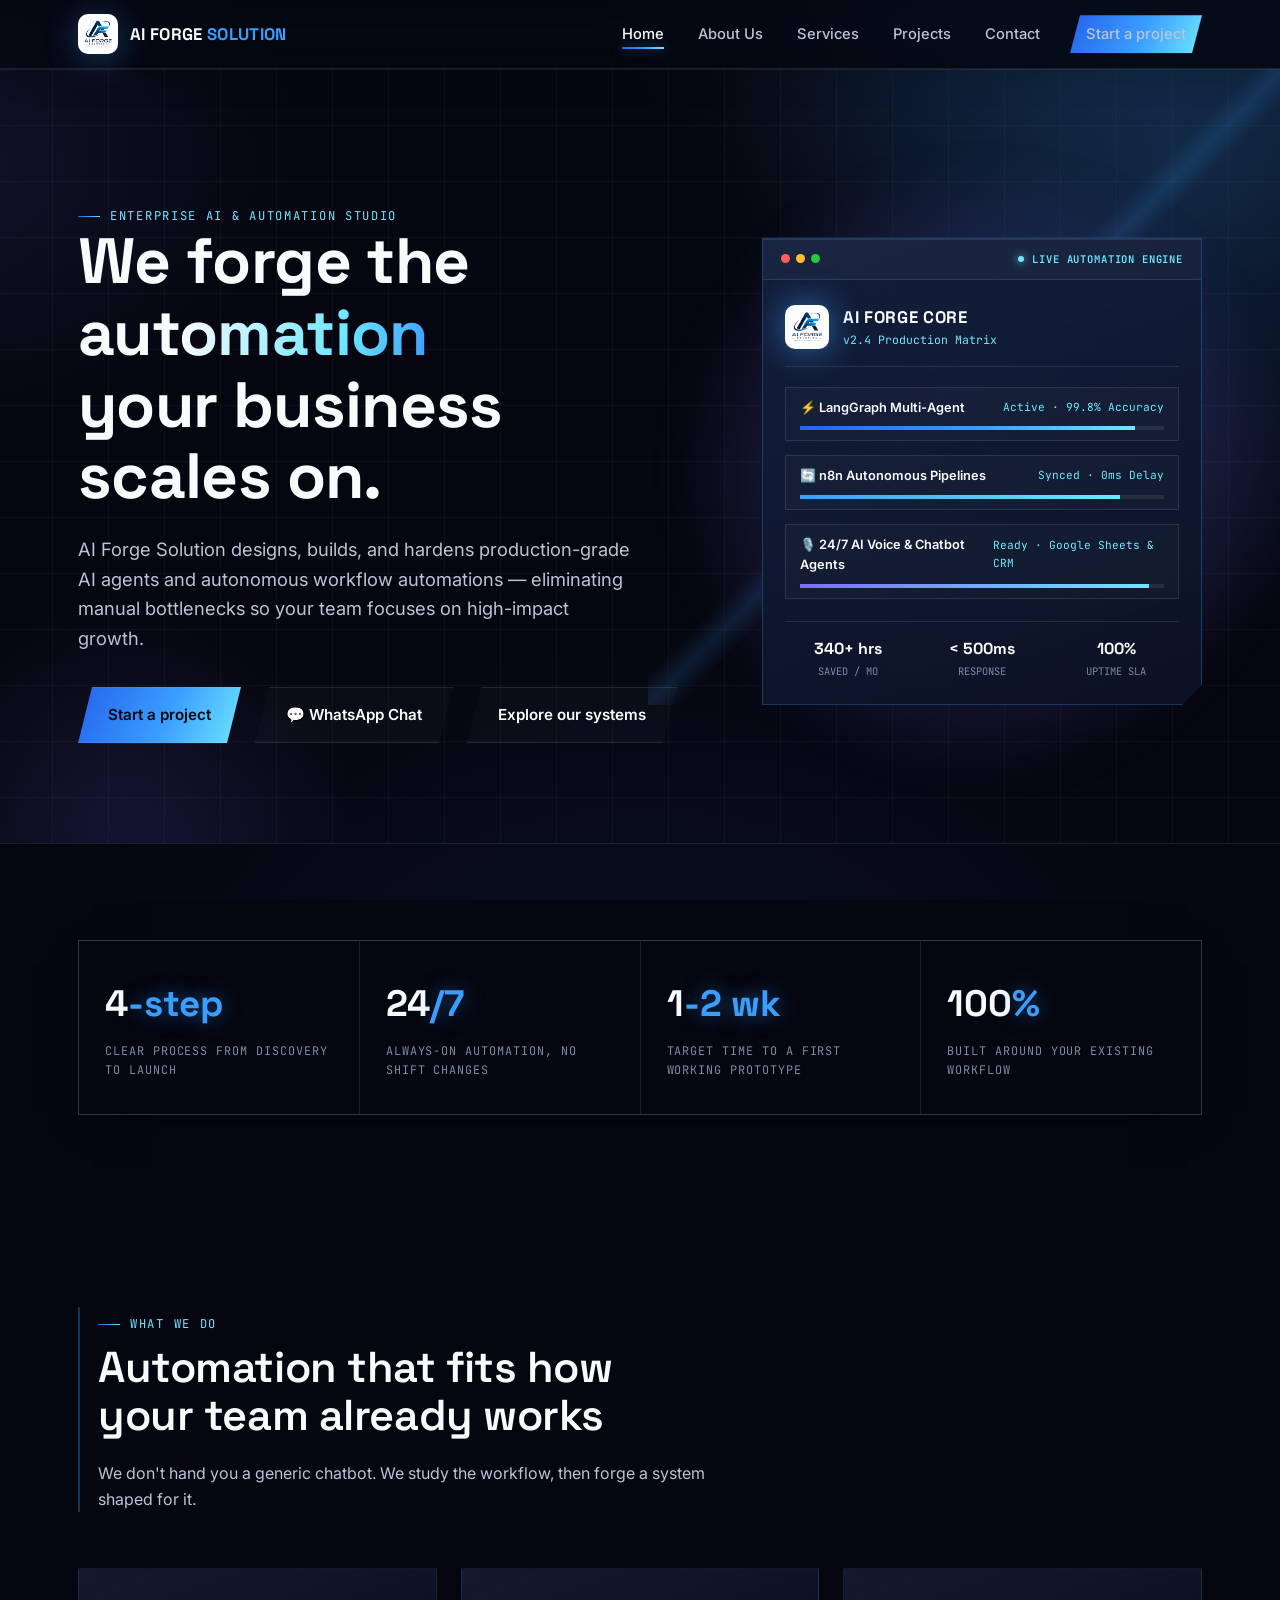
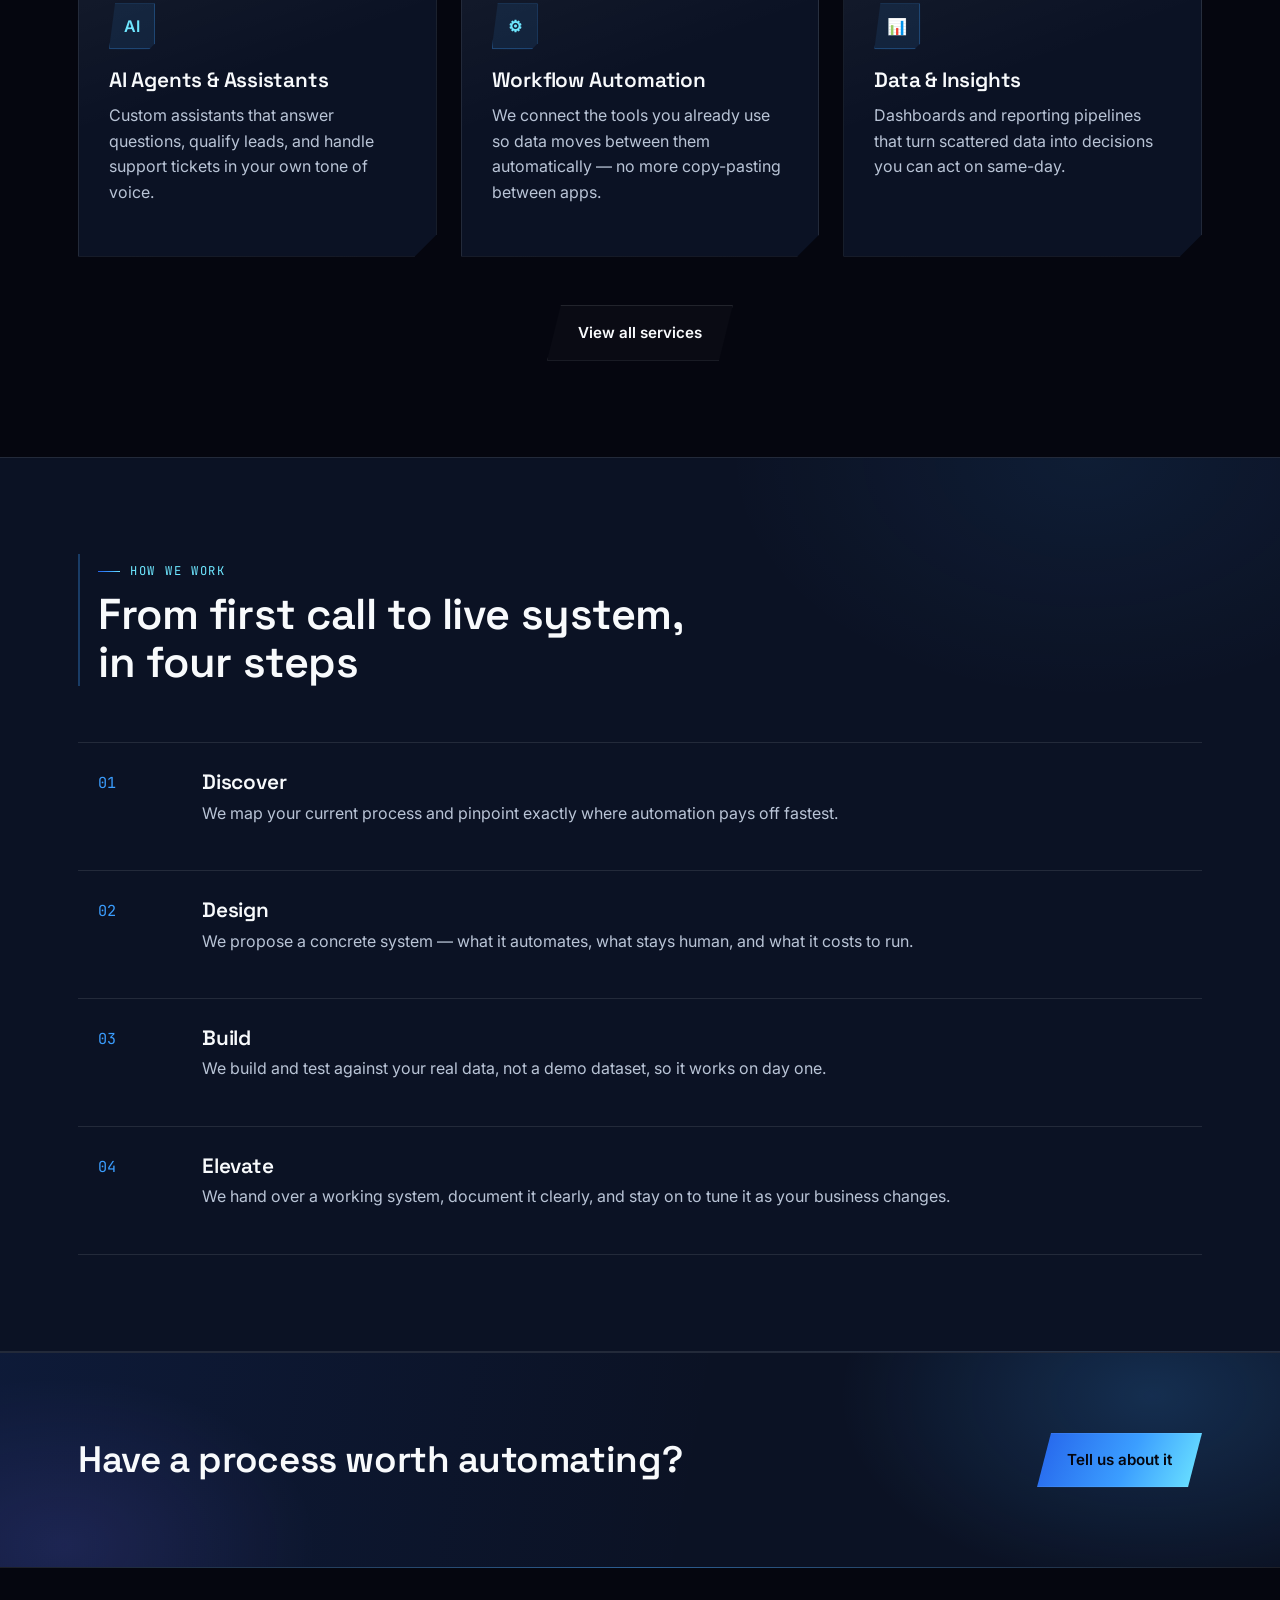
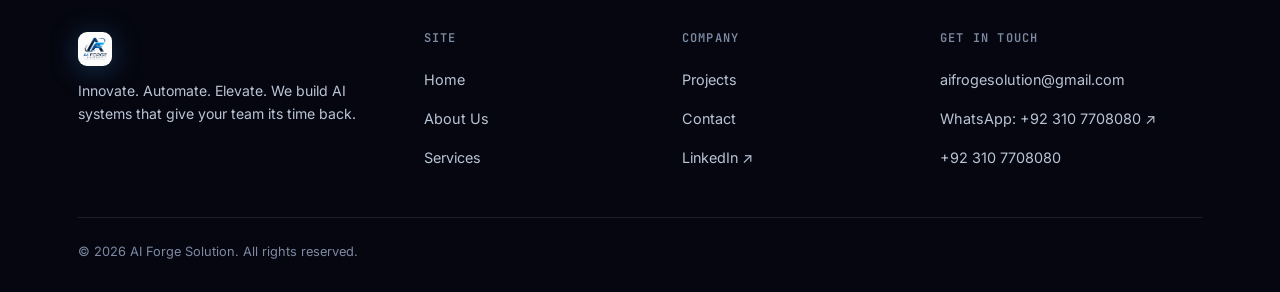
==== commit 2e025b0b: "feat: improve hero with AI console, add WhatsApp & LinkedIn channels, remove team page" ====
--- a/index.html
+++ b/index.html
@@ -37,16 +37,74 @@
   <section class="hero">
     <div class="container hero-grid">
       <div>
-        <span class="eyebrow">AI automation studio</span>
-        <h1>We forge the <span class="text-grad">automation</span><br>your business runs on.</h1>
-        <p class="lede">AI Forge Solution designs, builds, and hardens AI-driven systems — from customer-facing agents to internal workflow automation — so your team spends less time on repetitive work and more time on what actually moves the business.</p>
+        <span class="eyebrow">Enterprise AI &amp; Automation Studio</span>
+        <h1>We forge the <span class="text-grad">automation</span><br>your business scales on.</h1>
+        <p class="lede">AI Forge Solution designs, builds, and hardens production-grade AI agents and autonomous workflow automations — eliminating manual bottlenecks so your team focuses on high-impact growth.</p>
         <div class="hero-actions">
           <a href="contact.html" class="btn btn-primary">Start a project</a>
-          <a href="services.html" class="btn btn-ghost">See what we build</a>
-        </div>
-      </div>
-      <div class="hero-mark">
-        <img src="images/logo.jpeg" alt="AI Forge Solution mark">
+          <a href="https://wa.me/923107708080" target="_blank" rel="noopener" class="btn btn-ghost">💬 WhatsApp Chat</a>
+          <a href="projects.html" class="btn btn-ghost">Explore our systems</a>
+        </div>
+      </div>
+      <div class="hero-console-wrap">
+        <div class="hero-console">
+          <div class="console-topbar">
+            <div class="console-dots">
+              <span></span><span></span><span></span>
+            </div>
+            <div class="console-status"><span class="pulse-dot"></span> LIVE AUTOMATION ENGINE</div>
+          </div>
+          <div class="console-body">
+            <div class="console-brand-row">
+              <img src="images/logo.jpeg" alt="AI Forge Solution logo" class="console-logo">
+              <div>
+                <span class="console-title">AI FORGE CORE</span>
+                <span class="console-subtitle">v2.4 Production Matrix</span>
+              </div>
+            </div>
+
+            <div class="console-pipeline">
+              <div class="pipeline-item">
+                <div class="pipeline-info">
+                  <span class="pipeline-name">⚡ LangGraph Multi-Agent</span>
+                  <span class="pipeline-metric">Active · 99.8% Accuracy</span>
+                </div>
+                <div class="pipeline-progress"><div class="progress-fill fill-1"></div></div>
+              </div>
+
+              <div class="pipeline-item">
+                <div class="pipeline-info">
+                  <span class="pipeline-name">🔄 n8n Autonomous Pipelines</span>
+                  <span class="pipeline-metric">Synced · 0ms Delay</span>
+                </div>
+                <div class="pipeline-progress"><div class="progress-fill fill-2"></div></div>
+              </div>
+
+              <div class="pipeline-item">
+                <div class="pipeline-info">
+                  <span class="pipeline-name">🎙️ 24/7 AI Voice &amp; Chatbot Agents</span>
+                  <span class="pipeline-metric">Ready · Google Sheets &amp; CRM</span>
+                </div>
+                <div class="pipeline-progress"><div class="progress-fill fill-3"></div></div>
+              </div>
+            </div>
+
+            <div class="console-footer-stats">
+              <div class="cstat">
+                <span class="cstat-num">340+ hrs</span>
+                <span class="cstat-lbl">Saved / Mo</span>
+              </div>
+              <div class="cstat">
+                <span class="cstat-num">&lt; 500ms</span>
+                <span class="cstat-lbl">Response</span>
+              </div>
+              <div class="cstat">
+                <span class="cstat-num">100%</span>
+                <span class="cstat-lbl">Uptime SLA</span>
+              </div>
+            </div>
+          </div>
+        </div>
       </div>
     </div>
   </section>
@@ -157,10 +215,12 @@
         <h4>Company</h4>
         <a href="projects.html">Projects</a>
         <a href="contact.html">Contact</a>
+        <a href="https://www.linkedin.com/company/alforge-solution/" target="_blank" rel="noopener">LinkedIn ↗</a>
       </div>
       <div class="footer-col">
         <h4>Get in touch</h4>
         <a href="mailto:aifrogesolution@gmail.com">aifrogesolution@gmail.com</a>
+        <a href="https://wa.me/923107708080" target="_blank" rel="noopener">WhatsApp: +92 310 7708080 ↗</a>
         <a href="tel:+923107708080">+92 310 7708080</a>
       </div>
     </div>
--- a/css/style.css
+++ b/css/style.css
@@ -290,34 +290,105 @@
 .hero .lede{ font-size:1.15rem; max-width:46ch; }
 .hero-actions{ display:flex; gap:14px; margin-top:34px; flex-wrap:wrap; }
 
-.hero-mark{
+/* ========================================================
+   HERO AI CONSOLE / LIVE MATRIX
+   ======================================================== */
+.hero-console-wrap{
   position:relative;
   justify-self:end;
-  width:100%; max-width:360px;
-  margin-top: 40px;
-  aspect-ratio: 1 / 1;
-}
-.hero-mark::before{
-  content:"";
-  position:absolute; inset:-15%;
-  background:radial-gradient(circle, rgba(59,158,255,0.22), transparent 68%);
-  filter:blur(6px);
+  width:100%;
+  max-width:440px;
+}
+.hero-console-wrap::before{
+  content:"";
+  position:absolute; inset:-20%;
+  background:radial-gradient(circle, rgba(59,158,255,0.22), rgba(124,108,255,0.12) 50%, transparent 70%);
+  filter:blur(18px);
   z-index:-1;
 }
-.hero-mark img{
-  width:100%;
-  height:100%;
-  object-fit: cover;
-  border-radius:50%;
-  filter:drop-shadow(0 25px 70px rgba(37,99,235,0.45));
-  animation:float 6s ease-in-out infinite;
-}
-@keyframes float{
+.hero-console{
+  background:linear-gradient(160deg, rgba(19,31,61,0.95), rgba(11,18,36,0.98));
+  border:1px solid rgba(59,158,255,0.3);
+  box-shadow:0 0 0 1px rgba(59,158,255,0.15), 0 25px 60px -15px rgba(37,99,235,0.5), inset 0 1px 0 rgba(255,255,255,0.08);
+  clip-path:polygon(0 0, 100% 0, 100% calc(100% - 20px), calc(100% - 20px) 100%, 0 100%);
+  overflow:hidden;
+  animation:consoleFloat 6s ease-in-out infinite;
+}
+@keyframes consoleFloat{
   0%,100%{ transform:translateY(0); }
-  50%{ transform:translateY(-14px); }
-}
-@media (prefers-reduced-motion: reduce){
-  .hero-mark img{ animation:none; }
+  50%{ transform:translateY(-10px); }
+}
+
+.console-topbar{
+  display:flex; justify-content:space-between; align-items:center;
+  padding:12px 18px;
+  background:rgba(255,255,255,0.03);
+  border-bottom:1px solid var(--line);
+}
+.console-dots{ display:flex; gap:6px; }
+.console-dots span{ width:9px; height:9px; border-radius:50%; }
+.console-dots span:nth-child(1){ background:#ff5f57; }
+.console-dots span:nth-child(2){ background:#ffbd2e; }
+.console-dots span:nth-child(3){ background:#28c840; }
+
+.console-status{
+  display:inline-flex; align-items:center; gap:8px;
+  font-family:var(--font-mono); font-size:.66rem; letter-spacing:.08em;
+  color:var(--cyan); font-weight:600;
+}
+.console-status .pulse-dot{
+  width:6px; height:6px; border-radius:50%; background:var(--cyan);
+  box-shadow:0 0 8px var(--cyan);
+  animation:pulseDot 1.8s ease-in-out infinite;
+}
+@keyframes pulseDot{
+  0%,100%{ opacity:1; transform:scale(1); }
+  50%{ opacity:0.4; transform:scale(0.8); }
+}
+
+.console-body{ padding:24px 22px; }
+.console-brand-row{
+  display:flex; align-items:center; gap:14px;
+  margin-bottom:20px; padding-bottom:16px;
+  border-bottom:1px solid var(--line);
+}
+.console-logo{
+  width:44px; height:44px; border-radius:10px;
+  filter:drop-shadow(0 0 16px rgba(59,158,255,0.6));
+}
+.console-title{
+  display:block; font-family:var(--font-display); font-size:1.05rem; font-weight:700;
+  color:var(--white); letter-spacing:.04em;
+}
+.console-subtitle{
+  display:block; font-family:var(--font-mono); font-size:.72rem; color:var(--cyan);
+}
+
+.console-pipeline{ display:flex; flex-direction:column; gap:14px; margin-bottom:22px; }
+.pipeline-item{ background:rgba(255,255,255,0.02); border:1px solid var(--line); padding:10px 14px; }
+.pipeline-info{ display:flex; justify-content:space-between; align-items:center; font-size:.8rem; margin-bottom:8px; }
+.pipeline-name{ font-weight:600; color:var(--white); }
+.pipeline-metric{ font-family:var(--font-mono); font-size:.7rem; color:var(--cyan); }
+.pipeline-progress{ width:100%; height:4px; background:rgba(255,255,255,0.08); overflow:hidden; position:relative; }
+.progress-fill{ height:100%; position:relative; }
+.fill-1{ width:92%; background:var(--grad-forge); animation:pulseBar 3s ease-in-out infinite; }
+.fill-2{ width:88%; background:linear-gradient(90deg, var(--blue-bright), var(--cyan)); animation:pulseBar 3.5s ease-in-out infinite; }
+.fill-3{ width:96%; background:linear-gradient(90deg, var(--violet), var(--cyan)); animation:pulseBar 4s ease-in-out infinite; }
+@keyframes pulseBar{
+  0%,100%{ opacity:0.85; }
+  50%{ opacity:1; filter:brightness(1.2); }
+}
+
+.console-footer-stats{
+  display:grid; grid-template-columns:repeat(3, 1fr);
+  gap:8px; padding-top:14px; border-top:1px solid var(--line);
+}
+.cstat{ text-align:center; }
+.cstat-num{ display:block; font-family:var(--font-display); font-size:1rem; font-weight:700; color:var(--white); }
+.cstat-lbl{ display:block; font-family:var(--font-mono); font-size:.65rem; color:var(--slate); text-transform:uppercase; margin-top:2px; }
+
+@media (max-width:900px){
+  .hero-console-wrap{ justify-self:center; max-width:100%; margin-top:20px; }
 }
 
 .page-hero{
@@ -521,7 +592,7 @@
   width:100%;
   height: 220px;
   object-fit: cover;
-  object-position: top;
+  object-position: center;
   display:block;
   opacity:0.92;
   transition: opacity 0.3s ease, transform 0.4s ease;
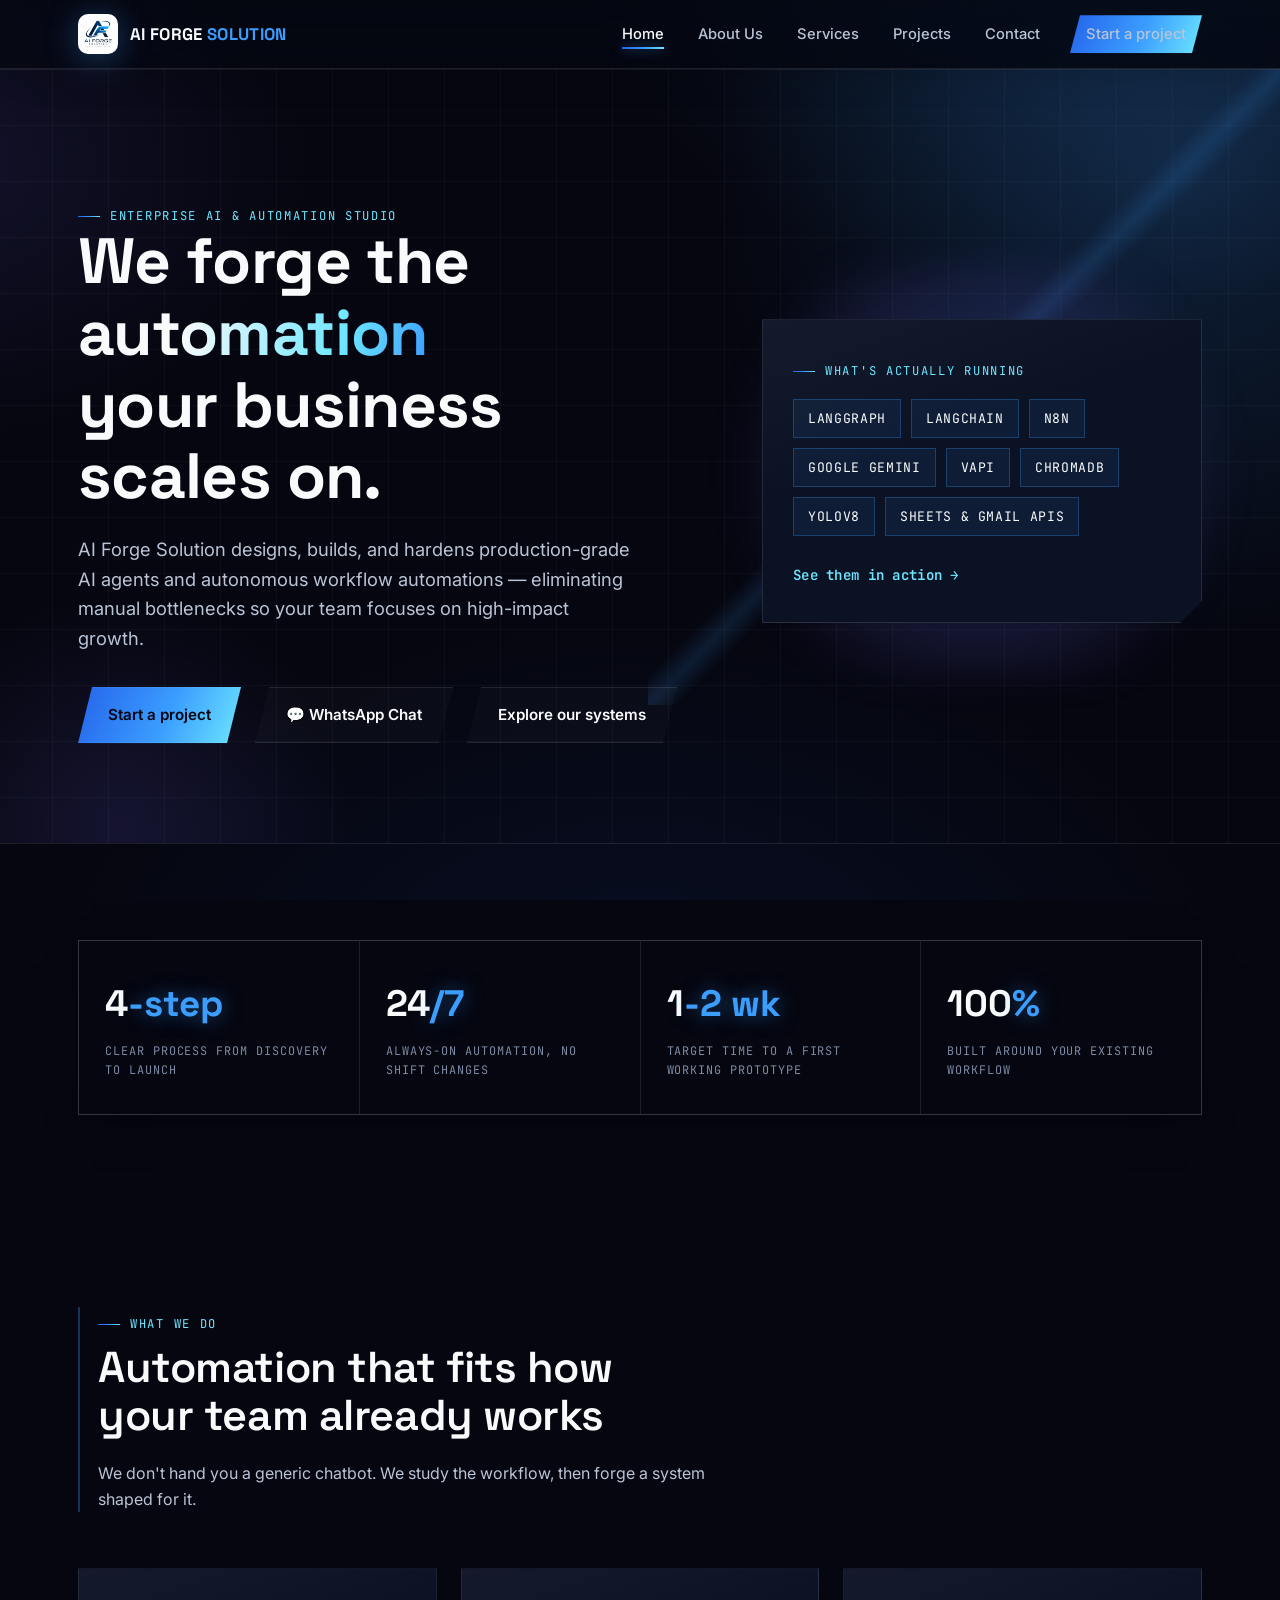
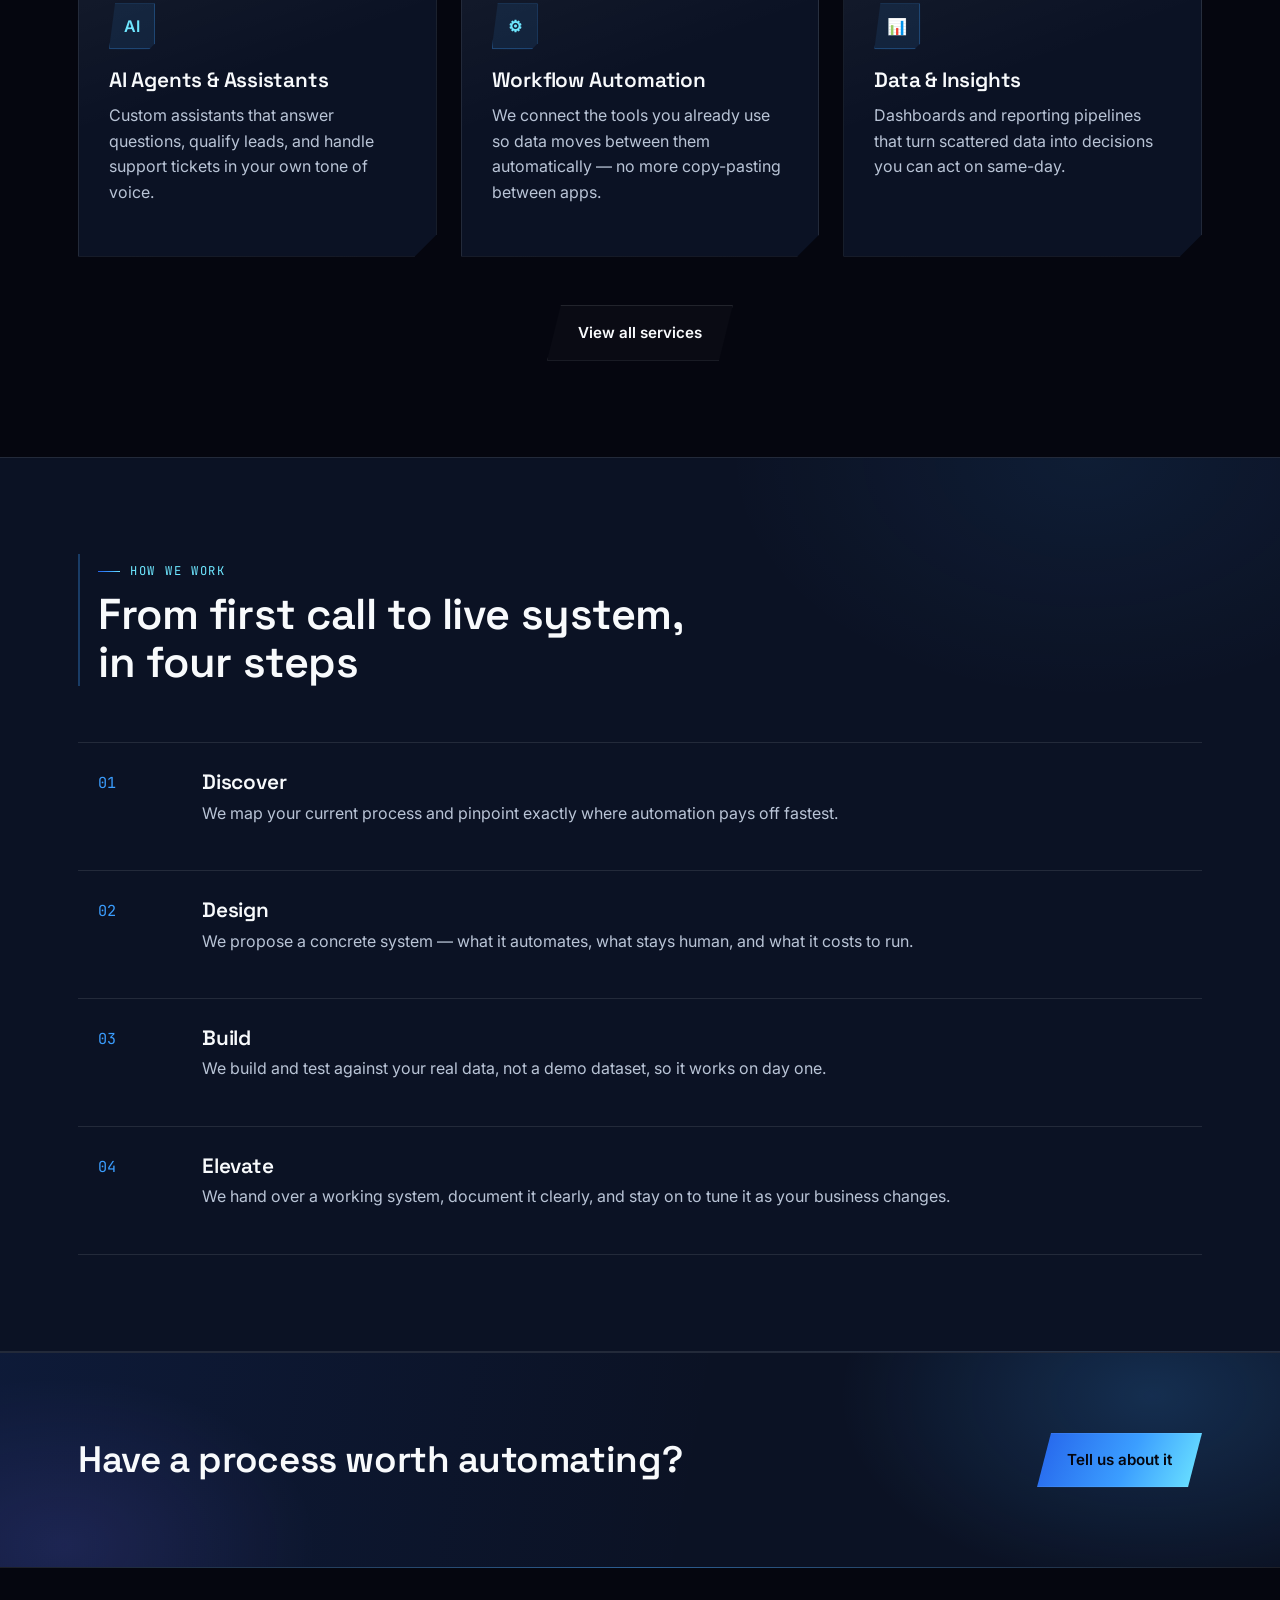
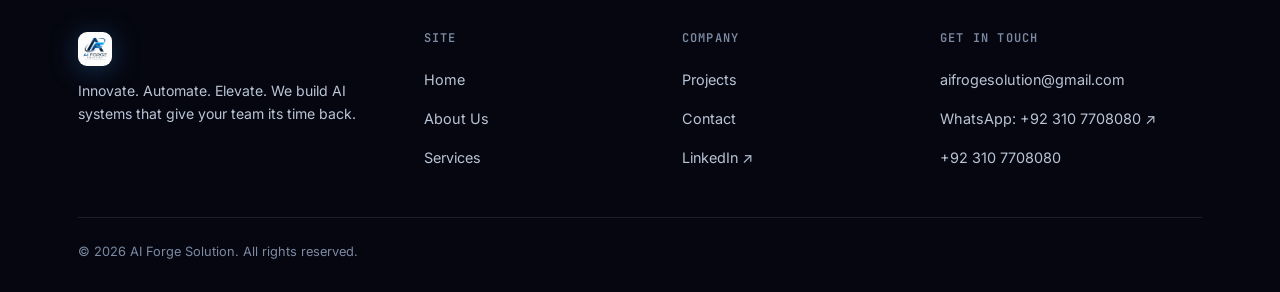
==== commit 68723e4e: "feat: add hero stack visual panel on home page" ====
--- a/index.html
+++ b/index.html
@@ -46,64 +46,20 @@
           <a href="projects.html" class="btn btn-ghost">Explore our systems</a>
         </div>
       </div>
-      <div class="hero-console-wrap">
-        <div class="hero-console">
-          <div class="console-topbar">
-            <div class="console-dots">
-              <span></span><span></span><span></span>
-            </div>
-            <div class="console-status"><span class="pulse-dot"></span> LIVE AUTOMATION ENGINE</div>
+      <div class="hero-visual">
+        <div class="card hero-panel">
+          <span class="eyebrow">What's actually running</span>
+          <div class="hero-stack">
+            <span class="tag">LangGraph</span>
+            <span class="tag">LangChain</span>
+            <span class="tag">n8n</span>
+            <span class="tag">Google Gemini</span>
+            <span class="tag">Vapi</span>
+            <span class="tag">ChromaDB</span>
+            <span class="tag">YOLOv8</span>
+            <span class="tag">Sheets &amp; Gmail APIs</span>
           </div>
-          <div class="console-body">
-            <div class="console-brand-row">
-              <img src="images/logo.jpeg" alt="AI Forge Solution logo" class="console-logo">
-              <div>
-                <span class="console-title">AI FORGE CORE</span>
-                <span class="console-subtitle">v2.4 Production Matrix</span>
-              </div>
-            </div>
-
-            <div class="console-pipeline">
-              <div class="pipeline-item">
-                <div class="pipeline-info">
-                  <span class="pipeline-name">⚡ LangGraph Multi-Agent</span>
-                  <span class="pipeline-metric">Active · 99.8% Accuracy</span>
-                </div>
-                <div class="pipeline-progress"><div class="progress-fill fill-1"></div></div>
-              </div>
-
-              <div class="pipeline-item">
-                <div class="pipeline-info">
-                  <span class="pipeline-name">🔄 n8n Autonomous Pipelines</span>
-                  <span class="pipeline-metric">Synced · 0ms Delay</span>
-                </div>
-                <div class="pipeline-progress"><div class="progress-fill fill-2"></div></div>
-              </div>
-
-              <div class="pipeline-item">
-                <div class="pipeline-info">
-                  <span class="pipeline-name">🎙️ 24/7 AI Voice &amp; Chatbot Agents</span>
-                  <span class="pipeline-metric">Ready · Google Sheets &amp; CRM</span>
-                </div>
-                <div class="pipeline-progress"><div class="progress-fill fill-3"></div></div>
-              </div>
-            </div>
-
-            <div class="console-footer-stats">
-              <div class="cstat">
-                <span class="cstat-num">340+ hrs</span>
-                <span class="cstat-lbl">Saved / Mo</span>
-              </div>
-              <div class="cstat">
-                <span class="cstat-num">&lt; 500ms</span>
-                <span class="cstat-lbl">Response</span>
-              </div>
-              <div class="cstat">
-                <span class="cstat-num">100%</span>
-                <span class="cstat-lbl">Uptime SLA</span>
-              </div>
-            </div>
-          </div>
+          <a href="projects.html" class="hero-panel-link" style="display:inline-block;margin-top:8px;">See them in action →</a>
         </div>
       </div>
     </div>
--- a/css/style.css
+++ b/css/style.css
@@ -291,104 +291,75 @@
 .hero-actions{ display:flex; gap:14px; margin-top:34px; flex-wrap:wrap; }
 
 /* ========================================================
-   HERO AI CONSOLE / LIVE MATRIX
+   HERO VISUAL / STACK PANEL
    ======================================================== */
-.hero-console-wrap{
+.hero-visual{
   position:relative;
   justify-self:end;
   width:100%;
   max-width:440px;
 }
-.hero-console-wrap::before{
-  content:"";
-  position:absolute; inset:-20%;
+.hero-visual::before{
+  content:"";
+  position:absolute; inset:-18%;
   background:radial-gradient(circle, rgba(59,158,255,0.22), rgba(124,108,255,0.12) 50%, transparent 70%);
   filter:blur(18px);
   z-index:-1;
 }
-.hero-console{
+.hero-panel{
+  padding:34px 28px;
   background:linear-gradient(160deg, rgba(19,31,61,0.95), rgba(11,18,36,0.98));
   border:1px solid rgba(59,158,255,0.3);
   box-shadow:0 0 0 1px rgba(59,158,255,0.15), 0 25px 60px -15px rgba(37,99,235,0.5), inset 0 1px 0 rgba(255,255,255,0.08);
-  clip-path:polygon(0 0, 100% 0, 100% calc(100% - 20px), calc(100% - 20px) 100%, 0 100%);
-  overflow:hidden;
-  animation:consoleFloat 6s ease-in-out infinite;
-}
-@keyframes consoleFloat{
+  animation:heroFloat 6s ease-in-out infinite;
+}
+@keyframes heroFloat{
   0%,100%{ transform:translateY(0); }
-  50%{ transform:translateY(-10px); }
-}
-
-.console-topbar{
-  display:flex; justify-content:space-between; align-items:center;
-  padding:12px 18px;
-  background:rgba(255,255,255,0.03);
-  border-bottom:1px solid var(--line);
-}
-.console-dots{ display:flex; gap:6px; }
-.console-dots span{ width:9px; height:9px; border-radius:50%; }
-.console-dots span:nth-child(1){ background:#ff5f57; }
-.console-dots span:nth-child(2){ background:#ffbd2e; }
-.console-dots span:nth-child(3){ background:#28c840; }
-
-.console-status{
-  display:inline-flex; align-items:center; gap:8px;
-  font-family:var(--font-mono); font-size:.66rem; letter-spacing:.08em;
-  color:var(--cyan); font-weight:600;
-}
-.console-status .pulse-dot{
-  width:6px; height:6px; border-radius:50%; background:var(--cyan);
-  box-shadow:0 0 8px var(--cyan);
-  animation:pulseDot 1.8s ease-in-out infinite;
-}
-@keyframes pulseDot{
-  0%,100%{ opacity:1; transform:scale(1); }
-  50%{ opacity:0.4; transform:scale(0.8); }
-}
-
-.console-body{ padding:24px 22px; }
-.console-brand-row{
-  display:flex; align-items:center; gap:14px;
-  margin-bottom:20px; padding-bottom:16px;
-  border-bottom:1px solid var(--line);
-}
-.console-logo{
-  width:44px; height:44px; border-radius:10px;
-  filter:drop-shadow(0 0 16px rgba(59,158,255,0.6));
-}
-.console-title{
-  display:block; font-family:var(--font-display); font-size:1.05rem; font-weight:700;
-  color:var(--white); letter-spacing:.04em;
-}
-.console-subtitle{
-  display:block; font-family:var(--font-mono); font-size:.72rem; color:var(--cyan);
-}
-
-.console-pipeline{ display:flex; flex-direction:column; gap:14px; margin-bottom:22px; }
-.pipeline-item{ background:rgba(255,255,255,0.02); border:1px solid var(--line); padding:10px 14px; }
-.pipeline-info{ display:flex; justify-content:space-between; align-items:center; font-size:.8rem; margin-bottom:8px; }
-.pipeline-name{ font-weight:600; color:var(--white); }
-.pipeline-metric{ font-family:var(--font-mono); font-size:.7rem; color:var(--cyan); }
-.pipeline-progress{ width:100%; height:4px; background:rgba(255,255,255,0.08); overflow:hidden; position:relative; }
-.progress-fill{ height:100%; position:relative; }
-.fill-1{ width:92%; background:var(--grad-forge); animation:pulseBar 3s ease-in-out infinite; }
-.fill-2{ width:88%; background:linear-gradient(90deg, var(--blue-bright), var(--cyan)); animation:pulseBar 3.5s ease-in-out infinite; }
-.fill-3{ width:96%; background:linear-gradient(90deg, var(--violet), var(--cyan)); animation:pulseBar 4s ease-in-out infinite; }
-@keyframes pulseBar{
-  0%,100%{ opacity:0.85; }
-  50%{ opacity:1; filter:brightness(1.2); }
-}
-
-.console-footer-stats{
-  display:grid; grid-template-columns:repeat(3, 1fr);
-  gap:8px; padding-top:14px; border-top:1px solid var(--line);
-}
-.cstat{ text-align:center; }
-.cstat-num{ display:block; font-family:var(--font-display); font-size:1rem; font-weight:700; color:var(--white); }
-.cstat-lbl{ display:block; font-family:var(--font-mono); font-size:.65rem; color:var(--slate); text-transform:uppercase; margin-top:2px; }
+  50%{ transform:translateY(-8px); }
+}
+
+.hero-panel .eyebrow{
+  margin-bottom:18px;
+  display:inline-flex;
+}
+.hero-stack{
+  display:flex;
+  flex-wrap:wrap;
+  gap:10px;
+  margin-bottom:20px;
+}
+.hero-stack .tag{
+  font-size:.82rem;
+  padding:8px 14px;
+  background:rgba(59,158,255,0.08);
+  border:1px solid rgba(59,158,255,0.28);
+  color:var(--white);
+  transition:border-color 0.25s ease, color 0.25s ease, background 0.25s ease, transform 0.2s ease;
+}
+.hero-panel:hover .hero-stack .tag{
+  border-color:rgba(110,231,255,0.45);
+  color:var(--cyan);
+}
+.hero-stack .tag:hover{
+  border-color:var(--cyan);
+  background:rgba(59,158,255,0.18);
+  transform:translateY(-2px);
+}
+.hero-panel-link{
+  font-family:var(--font-mono);
+  font-size:.88rem;
+  font-weight:600;
+  color:var(--cyan);
+  letter-spacing:.02em;
+  transition:color 0.2s ease, transform 0.2s ease;
+}
+.hero-panel-link:hover{
+  color:var(--white);
+  transform:translateX(4px);
+}
 
 @media (max-width:900px){
-  .hero-console-wrap{ justify-self:center; max-width:100%; margin-top:20px; }
+  .hero-visual{ justify-self:center; max-width:100%; margin-top:20px; }
 }
 
 .page-hero{
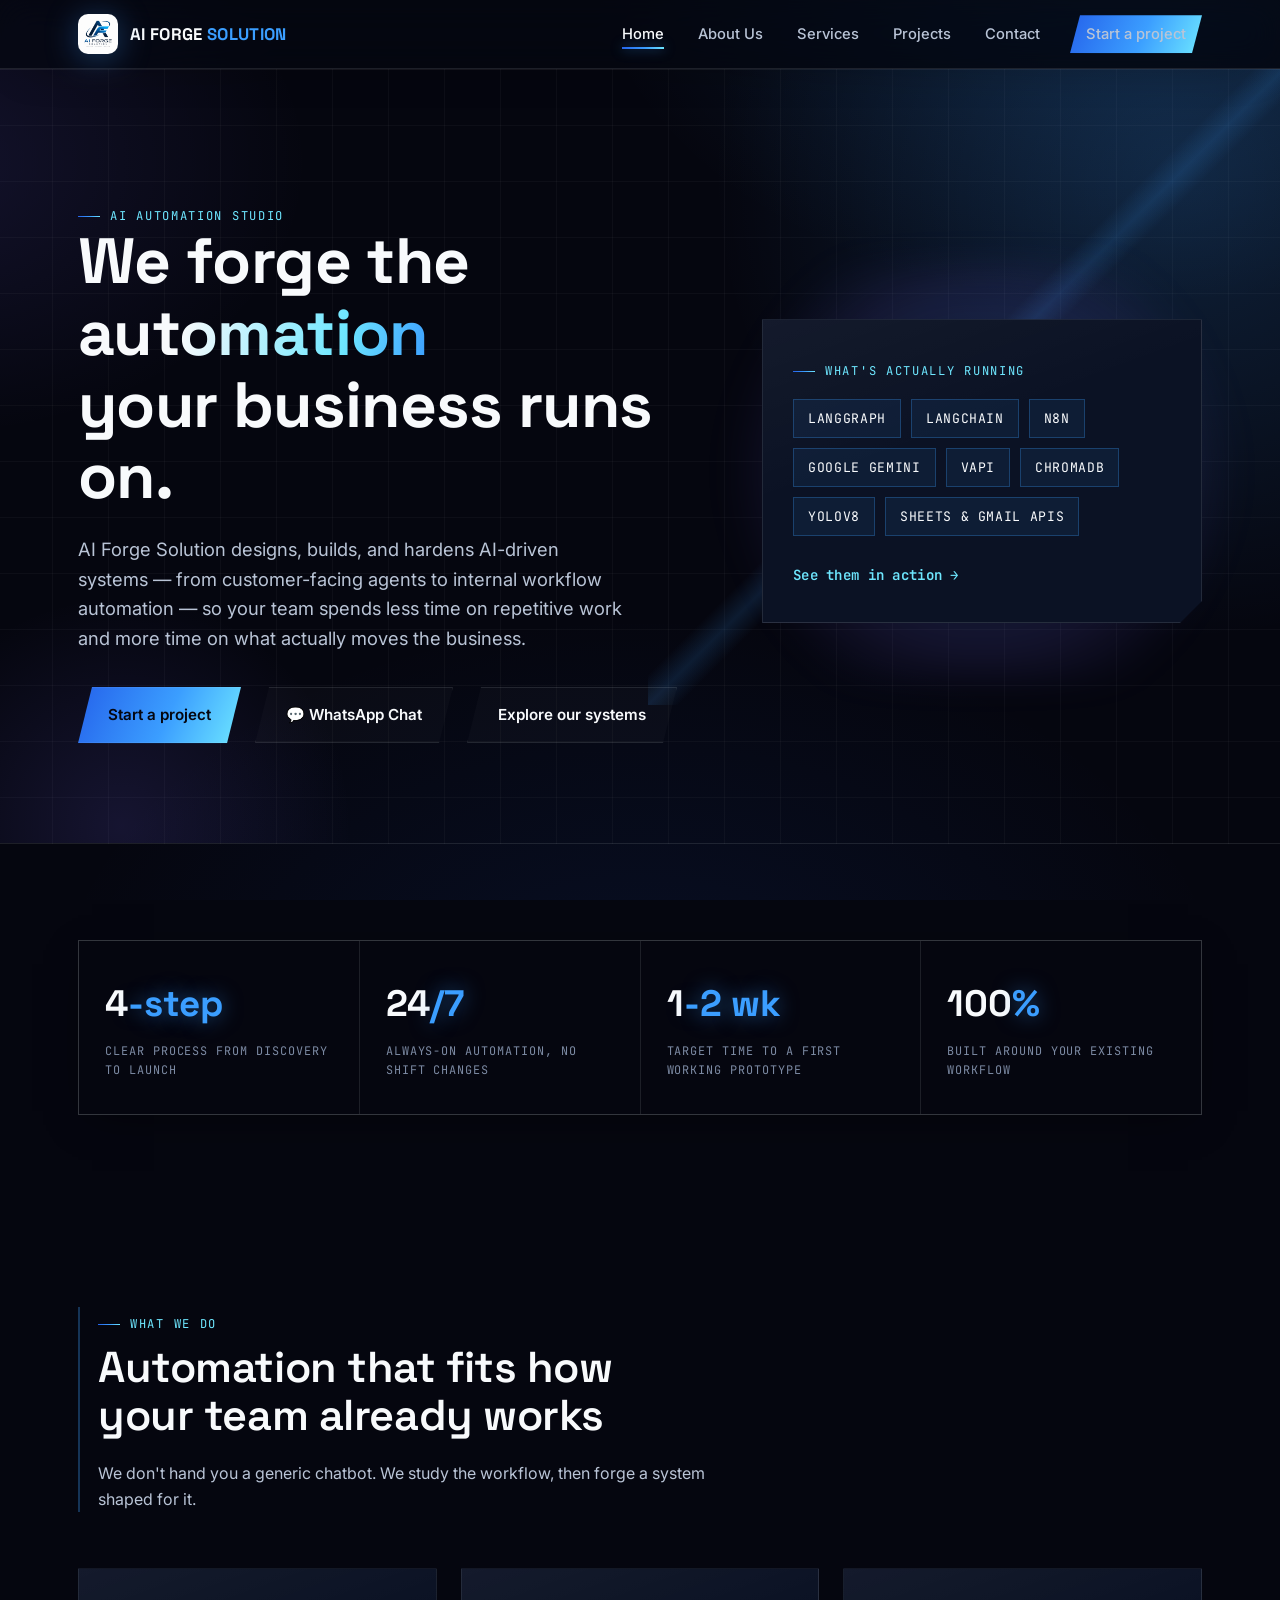
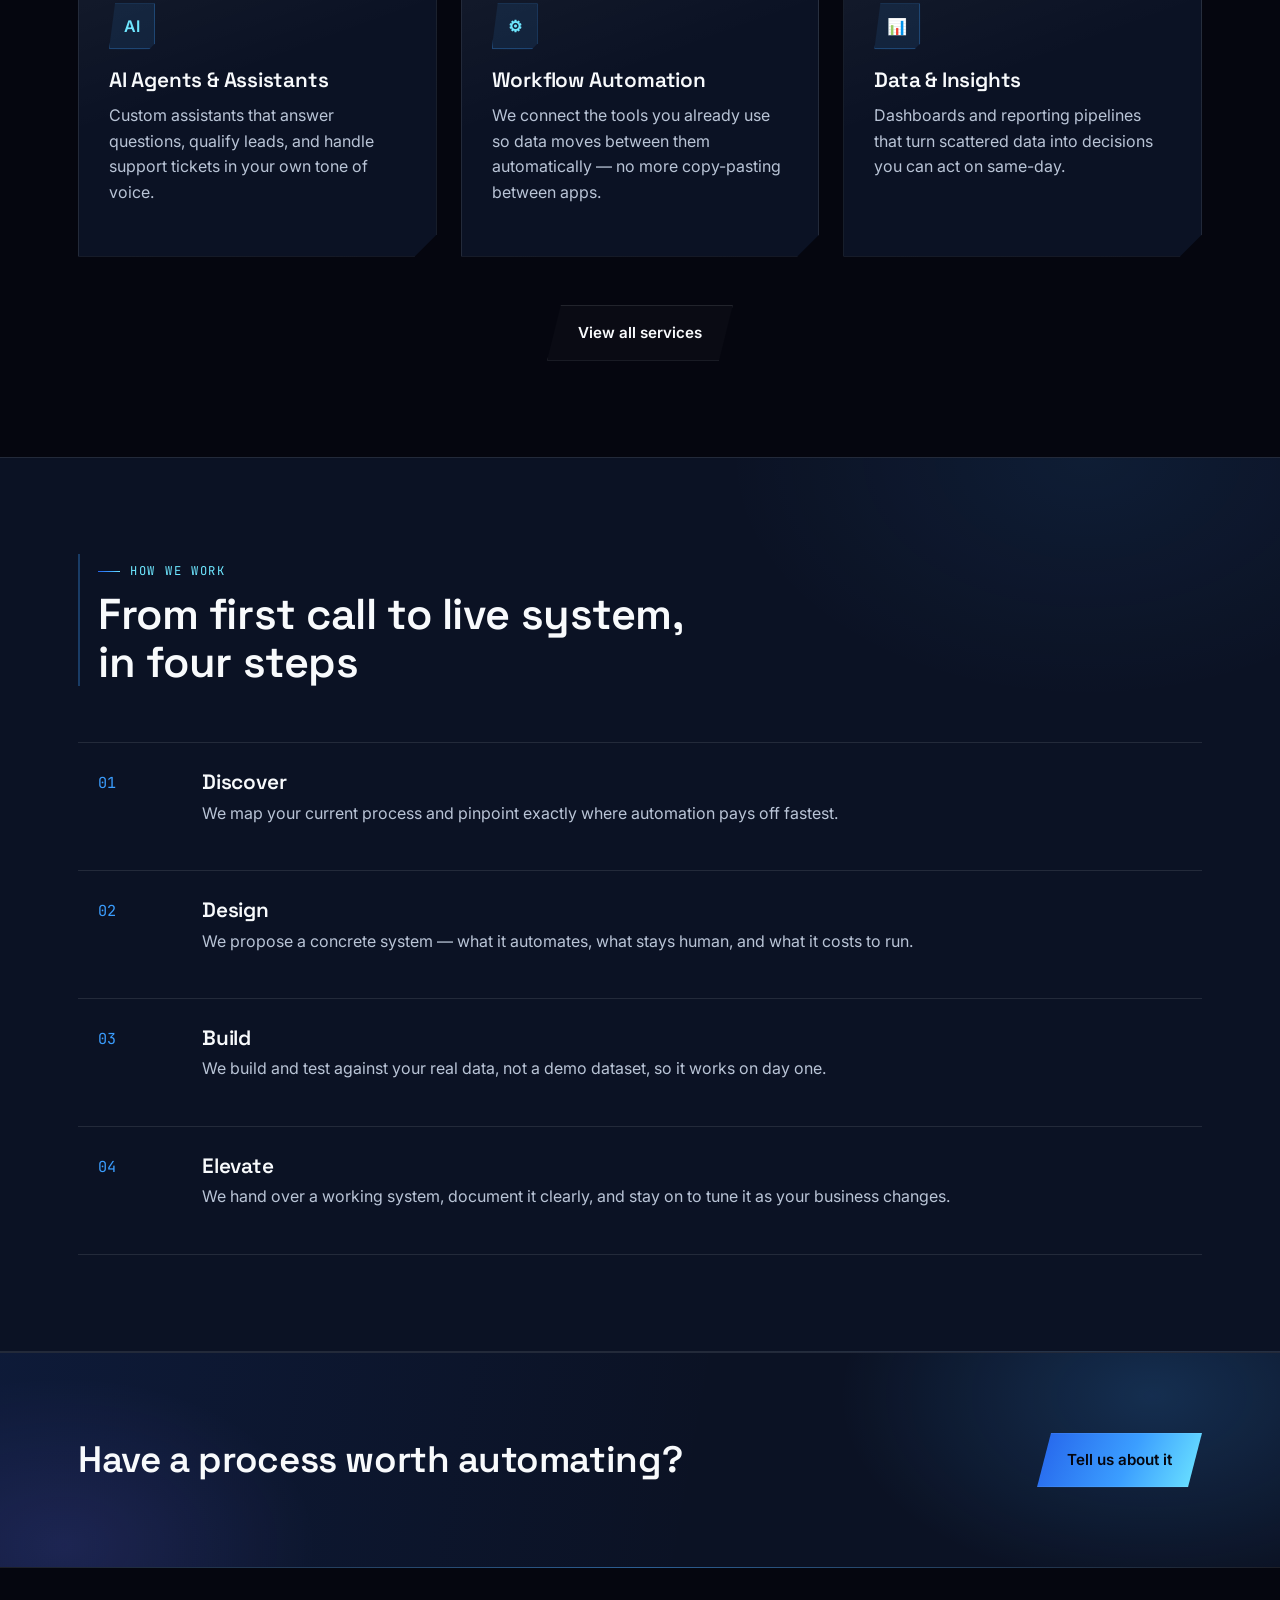
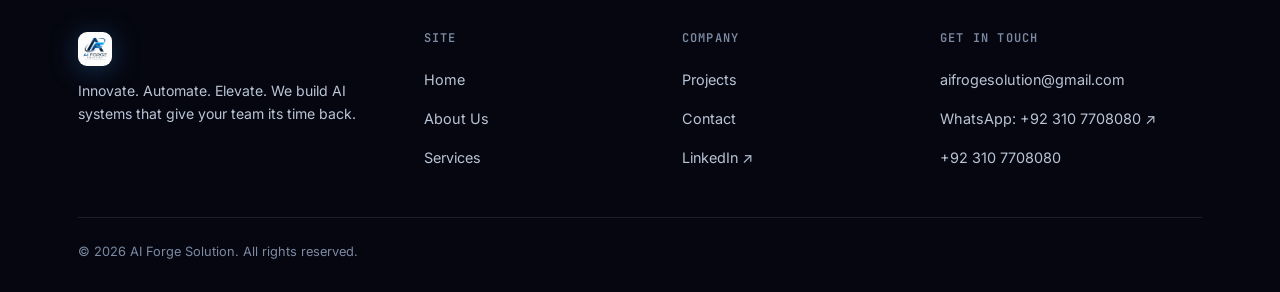
==== commit 545b6bab: "chore: remove hype copy and restore grounded authentic studio text" ====
--- a/index.html
+++ b/index.html
@@ -37,9 +37,9 @@
   <section class="hero">
     <div class="container hero-grid">
       <div>
-        <span class="eyebrow">Enterprise AI &amp; Automation Studio</span>
-        <h1>We forge the <span class="text-grad">automation</span><br>your business scales on.</h1>
-        <p class="lede">AI Forge Solution designs, builds, and hardens production-grade AI agents and autonomous workflow automations — eliminating manual bottlenecks so your team focuses on high-impact growth.</p>
+        <span class="eyebrow">AI automation studio</span>
+        <h1>We forge the <span class="text-grad">automation</span><br>your business runs on.</h1>
+        <p class="lede">AI Forge Solution designs, builds, and hardens AI-driven systems — from customer-facing agents to internal workflow automation — so your team spends less time on repetitive work and more time on what actually moves the business.</p>
         <div class="hero-actions">
           <a href="contact.html" class="btn btn-primary">Start a project</a>
           <a href="https://wa.me/923107708080" target="_blank" rel="noopener" class="btn btn-ghost">💬 WhatsApp Chat</a>
